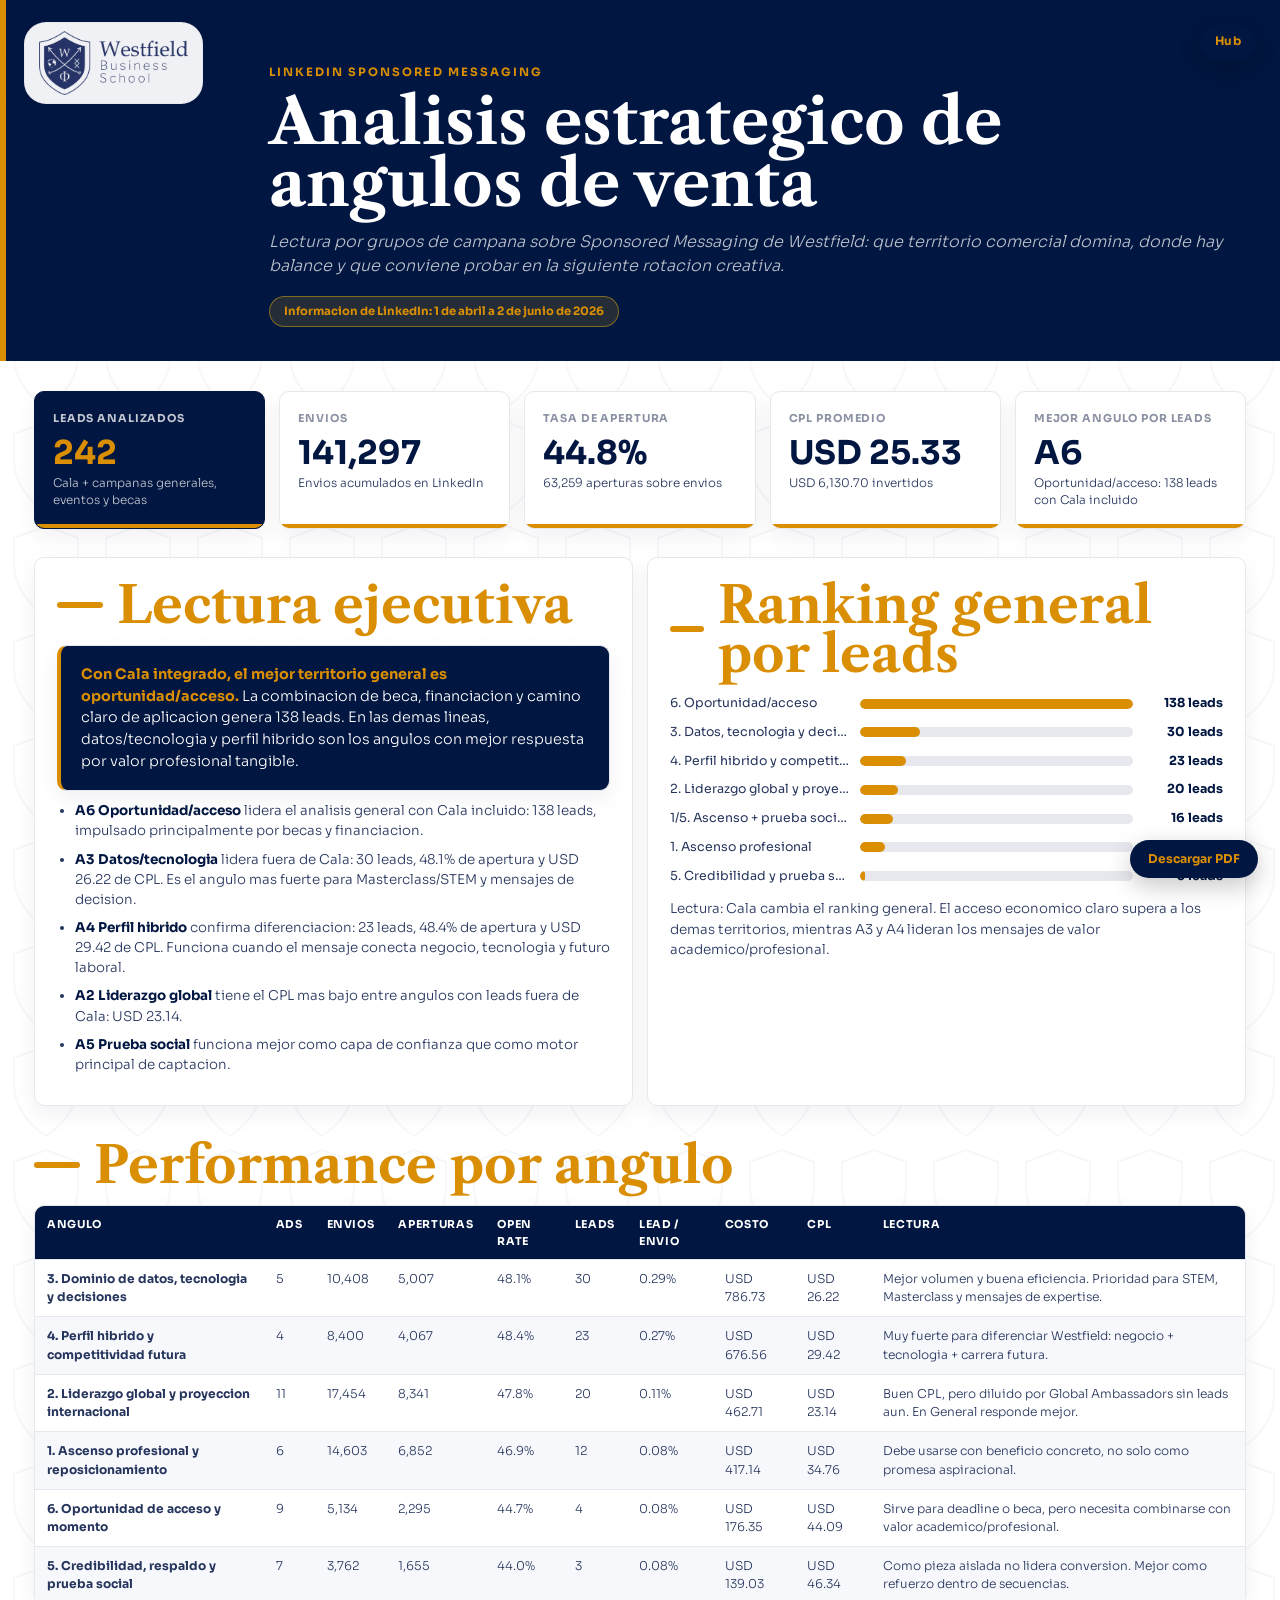
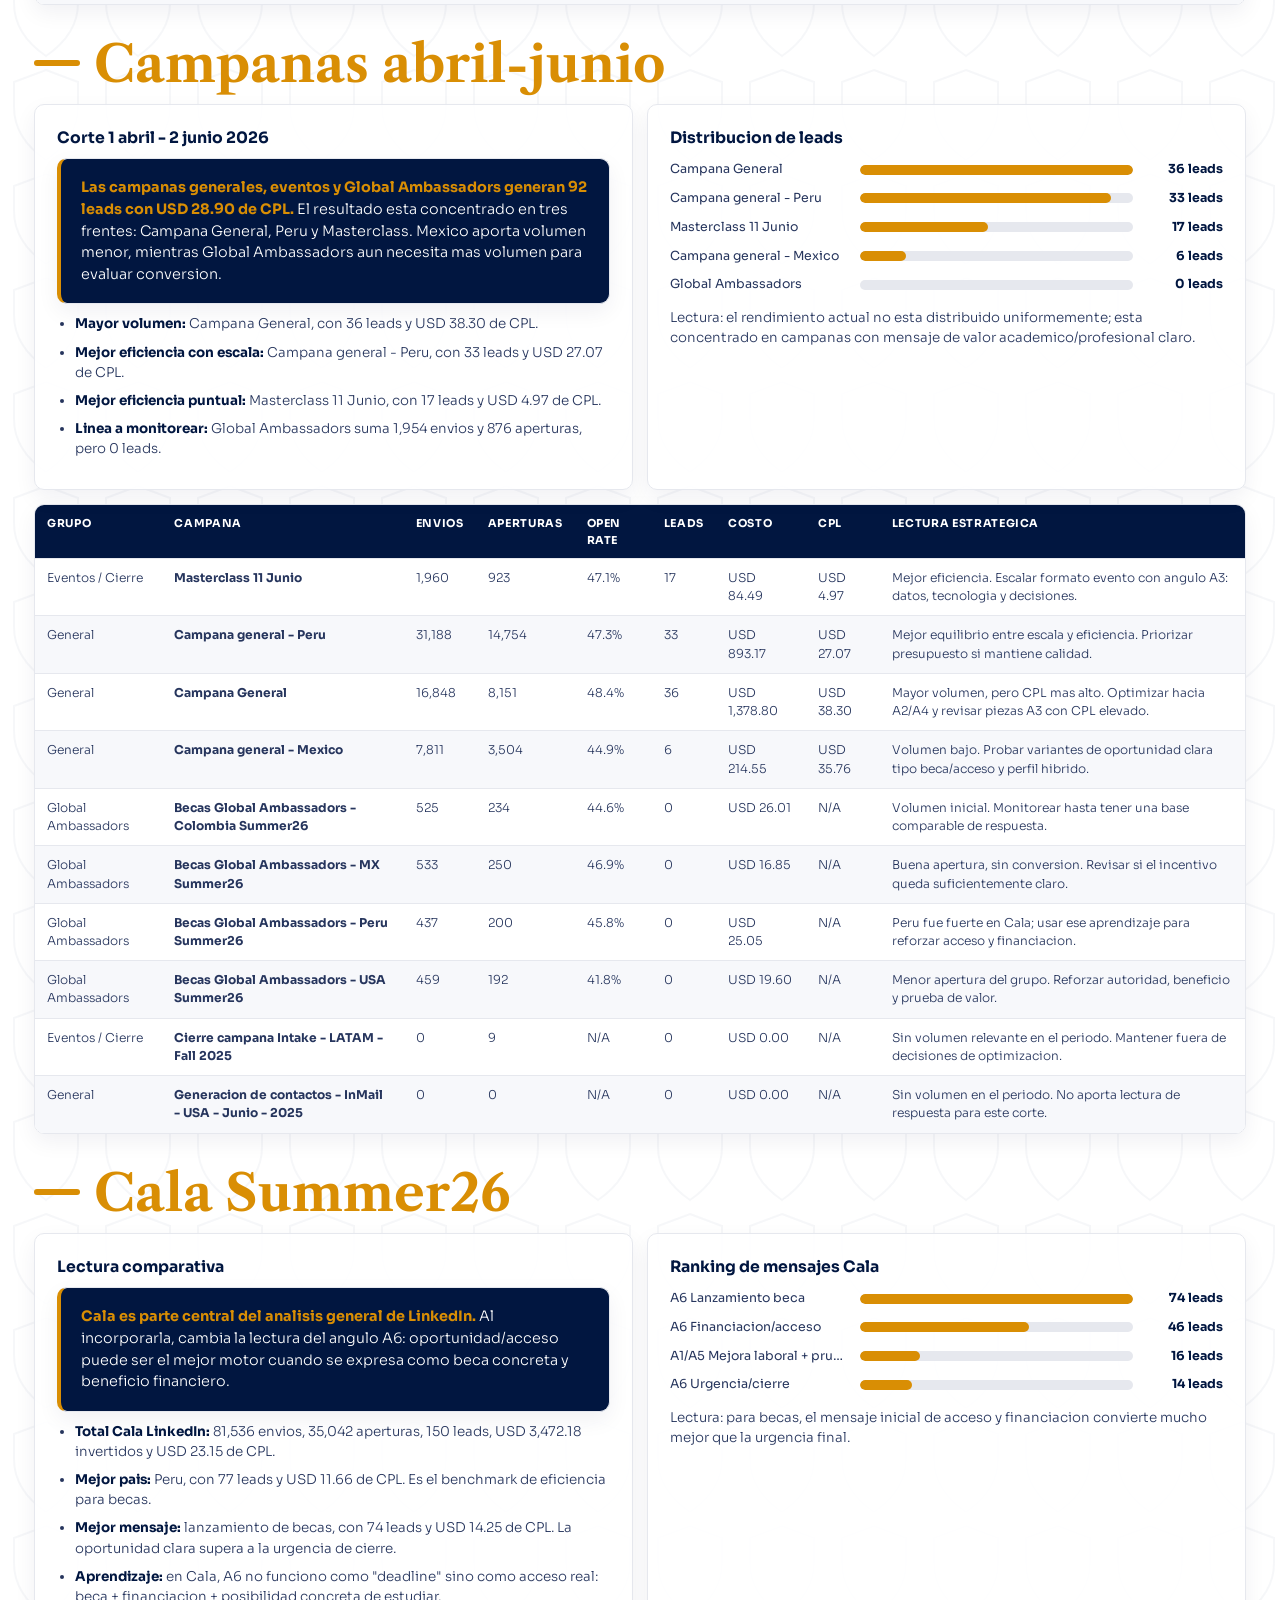
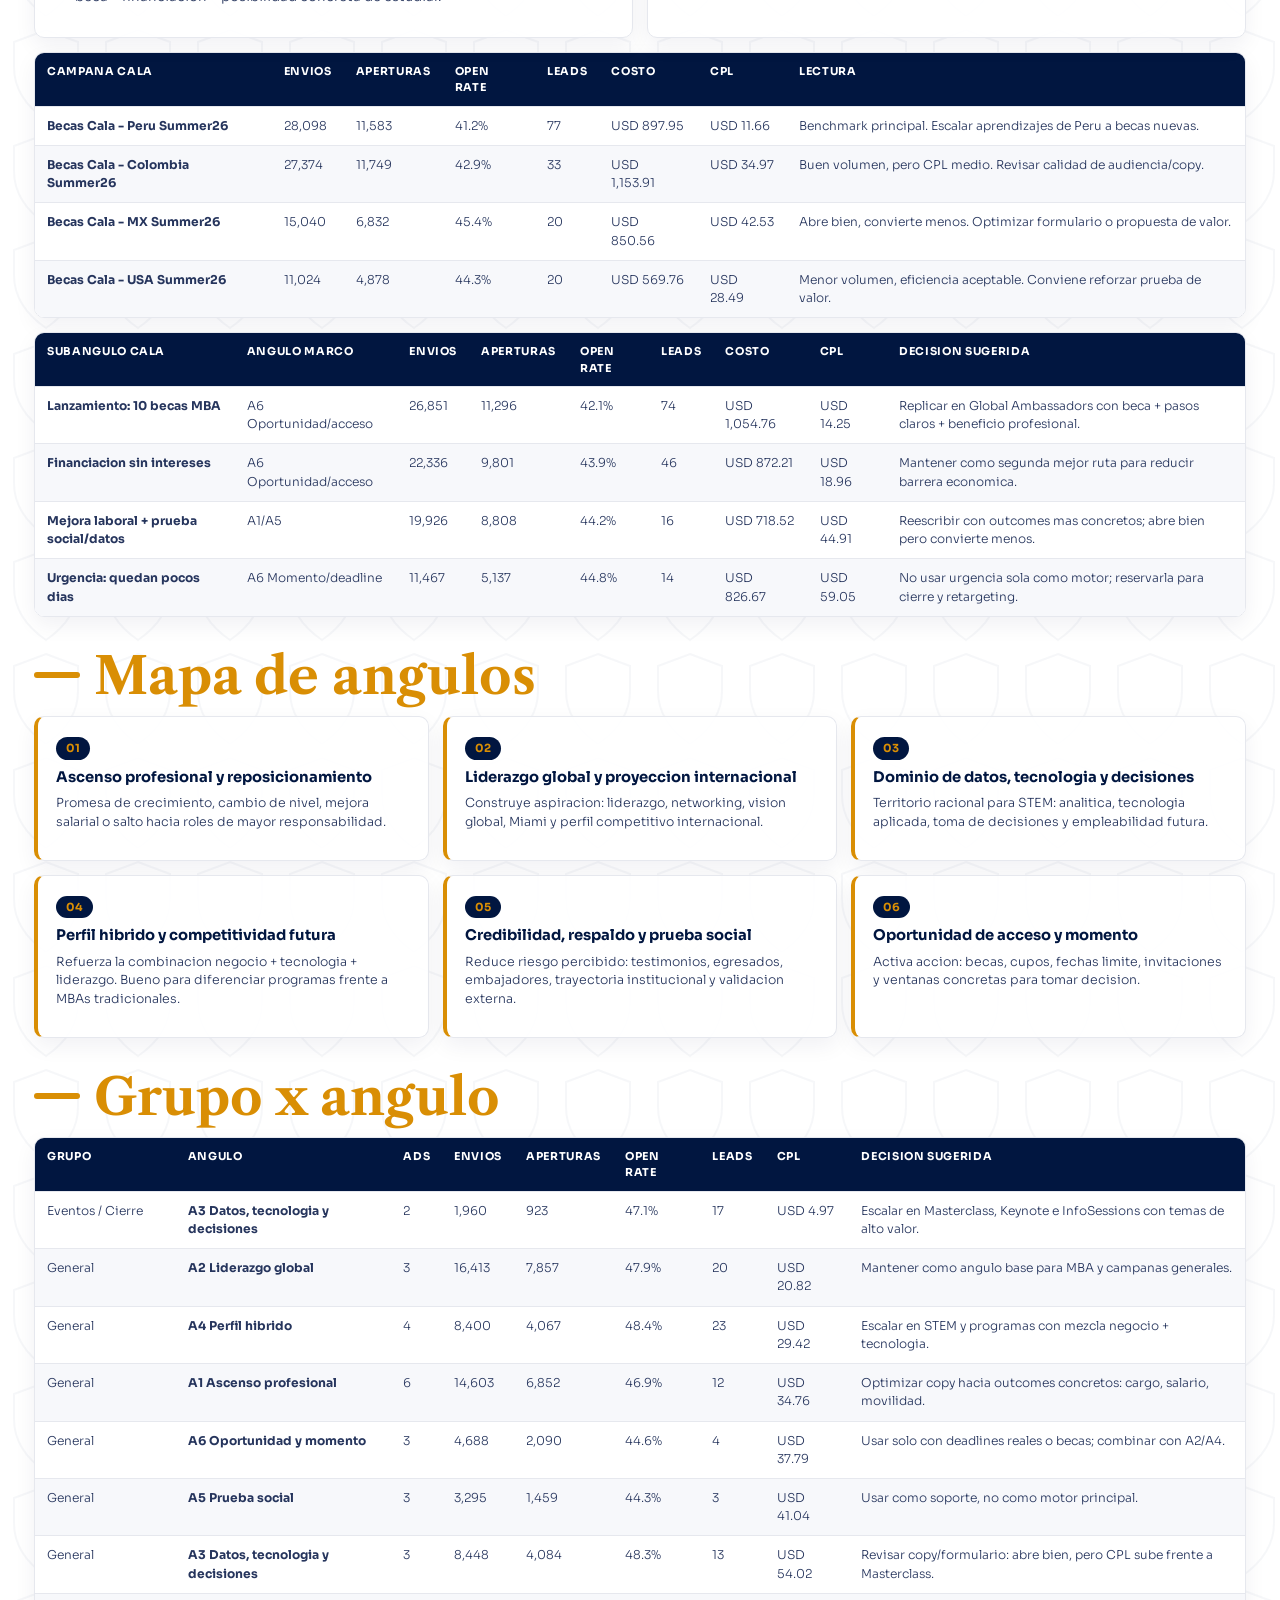
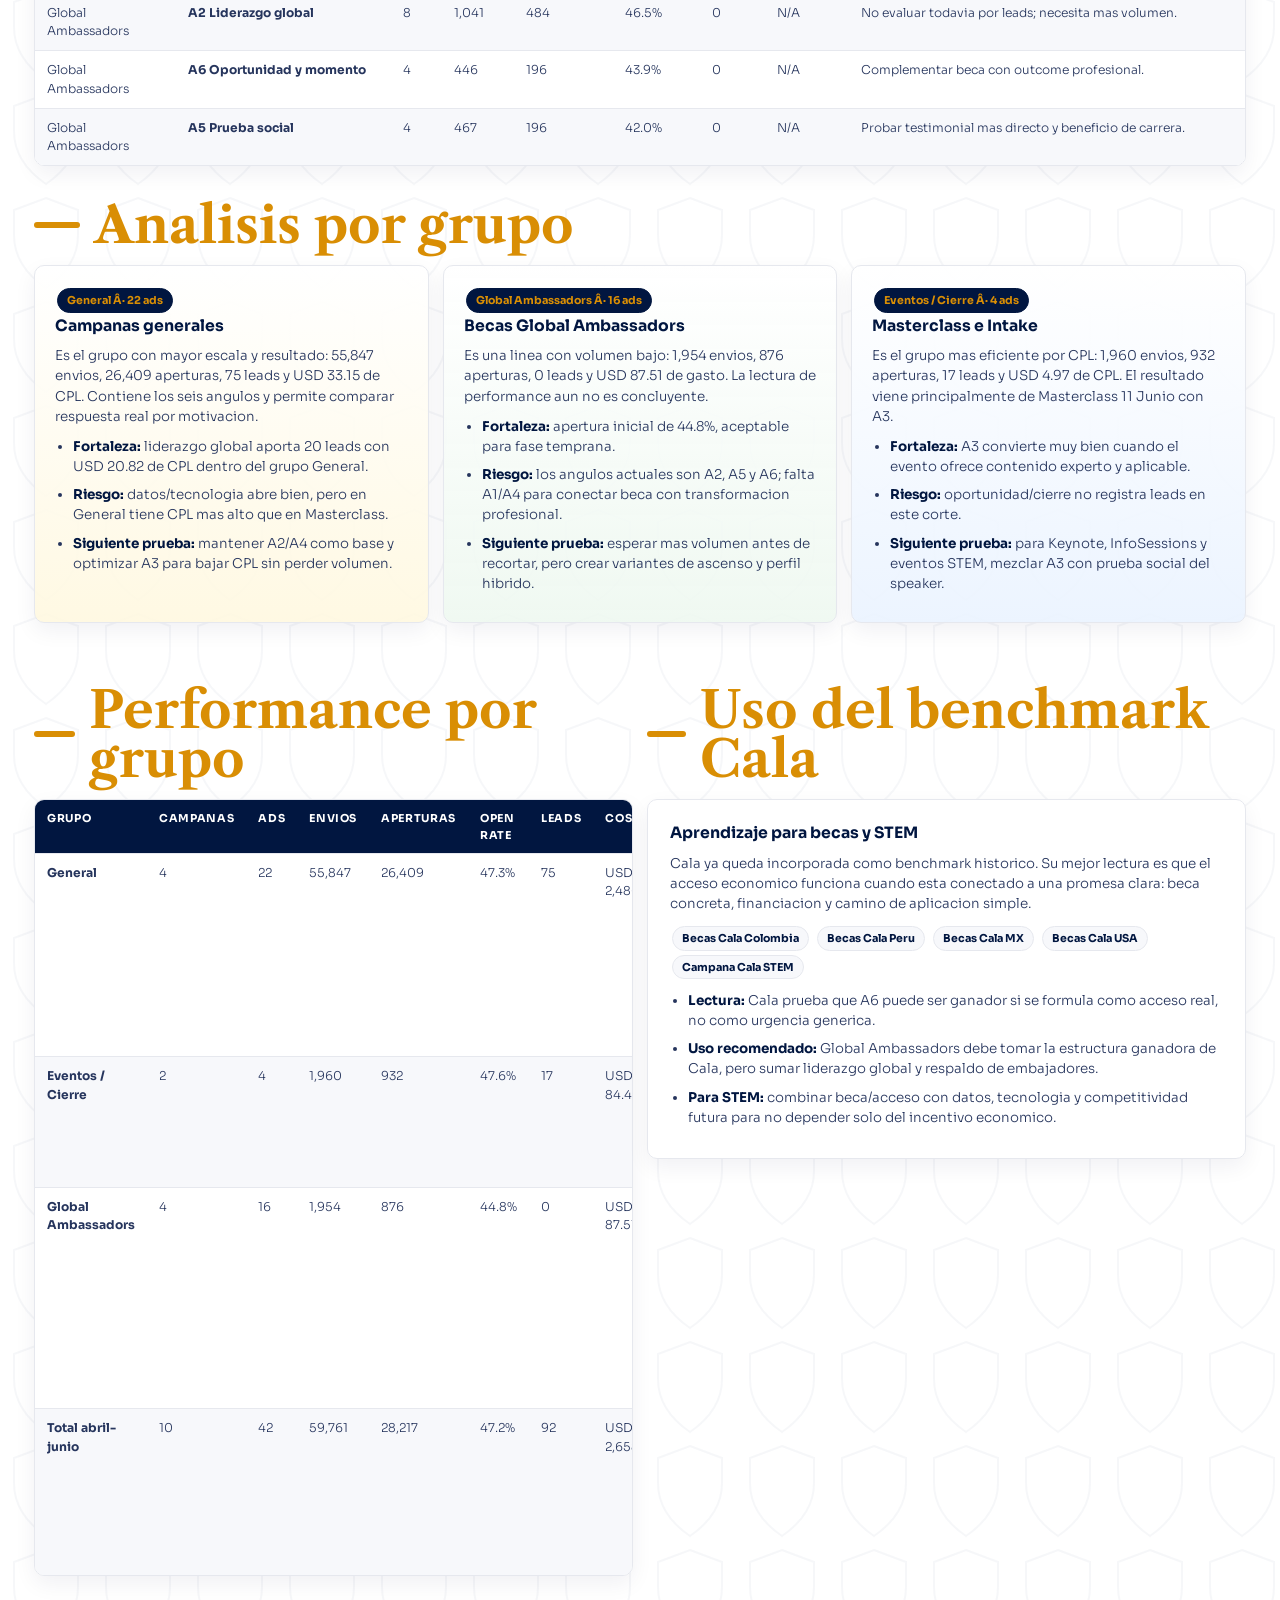
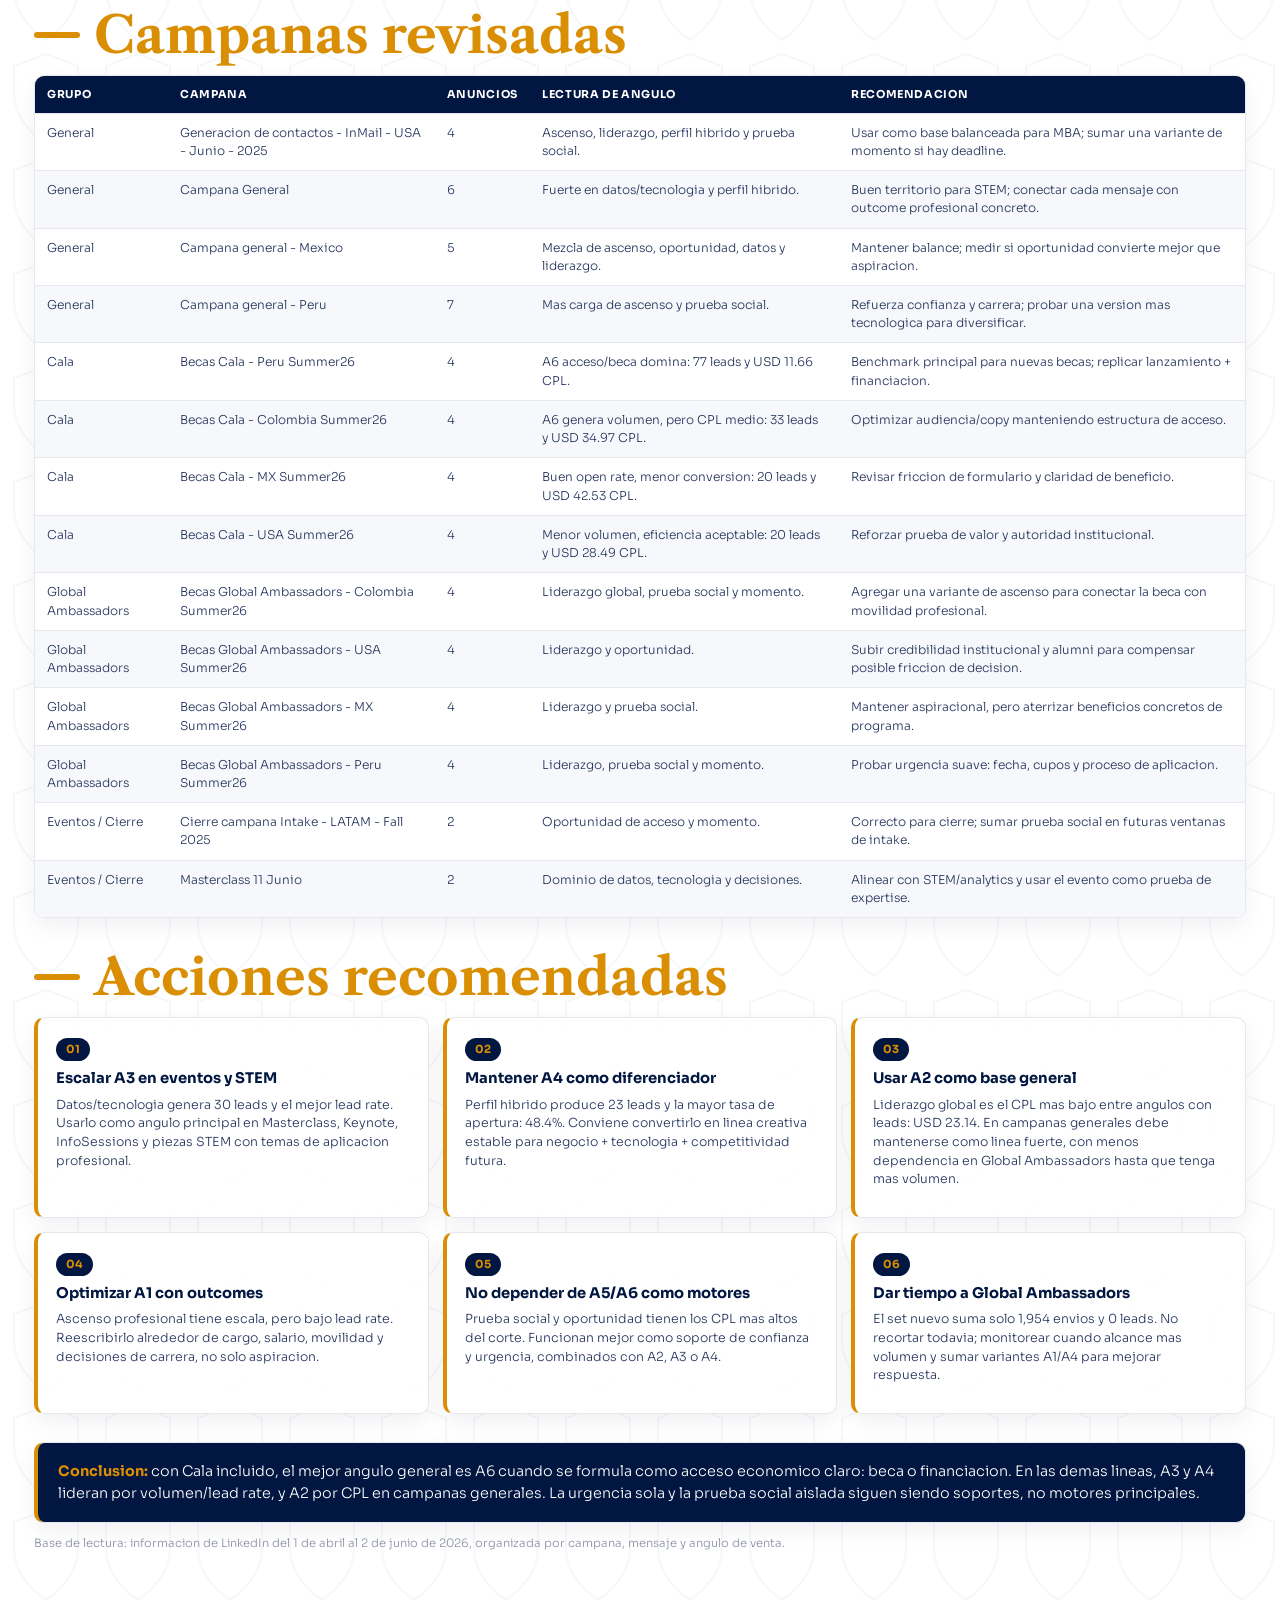
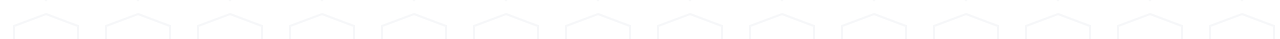
==== informe-angulos-linkedin.html @ db276977 "angulos" ====
﻿<!doctype html>
<html lang="es">
<head>
  <meta charset="utf-8">
  <meta name="viewport" content="width=device-width, initial-scale=1">
  <title>Westfield | Analisis de Angulos LinkedIn InMail</title>
  <link href="https://fonts.googleapis.com/css2?family=Libre+Caslon+Text:wght@400;700&family=Sora:wght@300;400;500;600;700;800&display=swap" rel="stylesheet">
  <link rel="stylesheet" href="assets/css/shared.css">
  <style>
    :root{
      --bg:var(--gris-claro);
      --card:rgba(255,255,255,.94);
      --border:var(--gris-borde);
      --text:var(--negro);
      --muted:var(--gris-medio);
      --soft:#FFF8DF;
      --blue:#EAF3FF;
      --green:#EEF8F0;
      --orange:#FFF7ED;
      --shadow:var(--shadow-card);
    }
    *{box-sizing:border-box}
    body{
      margin:0;
      font-family:var(--font-body);
      color:var(--text);
      background-color:var(--blanco);
      background-image:var(--westfield-pattern);
      background-size:92px 104px;
      line-height:1.5;
    }
    .wbs-brand-logo{position:fixed;right:22px;top:18px;width:106px;z-index:500}
    body .hub-back{
      position:fixed;left:auto;right:24px;top:24px;z-index:1200;
      background:var(--negro);color:var(--amarillo);border:1px solid var(--negro);
      border-radius:999px;padding:8px 14px;text-decoration:none;font-size:.74rem;font-weight:700;
      box-shadow:0 8px 24px rgba(0,0,0,.16);
    }
    .pdf-download{
      position:fixed;right:22px;bottom:22px;z-index:500;border:0;border-radius:999px;
      background:var(--negro);color:var(--amarillo);padding:11px 18px;
      font-family:var(--font-body);font-size:.76rem;font-weight:700;
      box-shadow:0 8px 24px rgba(0,0,0,.22);cursor:pointer;
    }
    header{
      background:var(--negro);
      color:var(--blanco);
      padding:64px 44px 34px;
      position:relative;
      overflow:hidden;
    }
    header::before{content:'';position:absolute;left:0;top:0;bottom:0;width:6px;background:var(--amarillo)}
    .header-tag{
      color:var(--amarillo);font-size:.72rem;font-weight:700;text-transform:uppercase;
      letter-spacing:2px;margin-bottom:10px;
    }
    h1,h2,h3{margin:0;color:var(--negro)}
    header h1{
      color:var(--blanco);font-family:var(--font-title);font-size:clamp(2.2rem,5vw,4.4rem);
      line-height:.96;font-weight:700;letter-spacing:0;max-width:980px;
    }
    header p{margin:16px 0 0;color:rgba(255,255,255,.72);max-width:980px;font-weight:300;font-style:italic}
    .period-badge{
      display:inline-block;margin-top:18px;background:rgba(255,192,0,.14);border:1px solid rgba(255,192,0,.42);
      border-radius:999px;padding:6px 14px;color:var(--amarillo);font-size:.72rem;font-weight:700;
    }
    main{max-width:1360px;margin:auto;padding:30px 34px 58px}
    section{margin:0 0 28px;scroll-margin-top:18px}
    .section-title{display:flex;align-items:center;gap:14px;margin:34px 0 16px}
    .section-title .bar-label-deco{background:var(--amarillo);width:46px;height:6px;border-radius:999px}
    .section-title h2{
      font-family:var(--font-title);color:var(--amarillo);font-size:clamp(2rem,4vw,3.6rem);
      line-height:.96;text-transform:none;letter-spacing:0;
    }
    .grid{display:grid;gap:14px}
    .metrics{grid-template-columns:repeat(5,minmax(150px,1fr))}
    .two{grid-template-columns:repeat(2,minmax(0,1fr))}
    .three{grid-template-columns:repeat(3,minmax(0,1fr))}
    .card,.panel,.metric,.table-wrap,.note,.claim{
      border:1px solid var(--border);border-radius:var(--radius);box-shadow:var(--shadow);
    }
    .card,.panel,.metric,.table-wrap{background:var(--card)}
    .panel{padding:22px}
    .metric{padding:18px;min-height:112px;position:relative;overflow:hidden}
    .metric::after{content:'';position:absolute;left:0;right:0;bottom:0;height:4px;background:var(--amarillo)}
    .metric.accent{background:var(--negro);border-color:var(--negro)}
    .metric.accent .metric-value{color:var(--amarillo)}
    .metric.accent .metric-label,.metric.accent .metric-note{color:rgba(255,255,255,.58)}
    .metric-label{font-size:.68rem;color:var(--muted);font-weight:700;text-transform:uppercase;letter-spacing:.08em}
    .metric-value{font-size:2.05rem;line-height:1;font-weight:700;margin:10px 0 5px;color:var(--negro)}
    .metric-note{font-size:.74rem;color:var(--gris-oscuro);font-weight:300}
    .panel h3,.card h3{font-size:.98rem;margin-bottom:8px;font-weight:700}
    .panel p,.card p{font-size:.84rem;color:var(--gris-oscuro);font-weight:300;margin:0 0 10px}
    .note{background:var(--soft);border-left:4px solid var(--amarillo);padding:16px 18px}
    .note p{margin:0;color:var(--gris-oscuro);font-size:.86rem;font-weight:300}
    .claim{background:var(--negro);border-left:4px solid var(--amarillo);padding:18px 20px}
    .claim p{margin:0;color:var(--blanco);font-size:.9rem;font-weight:300}
    .claim strong{color:var(--amarillo)}
    .angle-card{padding:18px;border-left:4px solid var(--amarillo)}
    .angle-card .num{
      display:inline-block;background:var(--negro);color:var(--amarillo);border-radius:999px;
      padding:3px 10px;font-size:.7rem;font-weight:700;margin-bottom:8px;
    }
    .angle-card strong{display:block;font-size:.92rem;color:var(--negro);line-height:1.25;margin-bottom:8px}
    .angle-card p{font-size:.78rem}
    .bar-row{display:grid;grid-template-columns:minmax(180px,1.2fr) minmax(160px,2fr) 80px;gap:10px;align-items:center;margin:10px 0;font-size:.78rem}
    .bar-label{color:var(--gris-oscuro);overflow:hidden;text-overflow:ellipsis;white-space:nowrap}
    .bar-track{height:10px;background:var(--gris-borde);border-radius:999px;overflow:hidden}
    .bar-track span{display:block;height:100%;background:var(--amarillo);border-radius:999px}
    .bar-value{text-align:right;font-weight:700}
    .pill{display:inline-block;border:1px solid var(--border);background:var(--gris-claro);border-radius:999px;padding:3px 9px;font-size:.68rem;font-weight:700;margin:2px;color:var(--negro)}
    .pill.dark{background:var(--negro);color:var(--amarillo);border-color:var(--negro)}
    table{width:100%;border-collapse:collapse;font-size:.76rem;background:var(--blanco)}
    th,td{padding:10px 12px;border-bottom:1px solid var(--border);text-align:left;vertical-align:top}
    th{background:var(--negro);color:var(--blanco);font-size:.68rem;text-transform:uppercase;letter-spacing:.06em}
    td{color:var(--gris-oscuro);font-weight:300}
    tbody tr:nth-child(even) td{background:var(--gris-claro)}
    tbody tr:hover td{background:#FFFDE7}
    tr:last-child td{border-bottom:0}
    .table-wrap{overflow:auto}
    .group-card{padding:20px}
    .group-card.general{background:linear-gradient(180deg,rgba(255,255,255,.96),rgba(255,248,223,.88))}
    .group-card.global{background:linear-gradient(180deg,rgba(255,255,255,.96),rgba(238,248,240,.9))}
    .group-card.events{background:linear-gradient(180deg,rgba(255,255,255,.96),rgba(234,243,255,.9))}
    .small{color:var(--muted);font-size:.72rem;font-weight:300}
    ul.insights{margin:10px 0 0;padding-left:18px}
    ul.insights li{margin:8px 0;color:var(--gris-oscuro);font-size:.84rem;font-weight:300}
    ul.insights strong{color:var(--negro)}
    @media(max-width:980px){
      header,main{padding-left:18px;padding-right:18px}
      .metrics,.two,.three{grid-template-columns:1fr}
      .bar-row{grid-template-columns:1fr;gap:4px}
      .bar-value{text-align:left}
      .wbs-brand-logo{width:86px}
    }
    @media print{
      .hub-back,.pdf-download{display:none!important}
      body{background:white}
      main{max-width:none;padding:18px}
      section{break-inside:avoid}
      .card,.panel,.metric,.table-wrap,.note,.claim{box-shadow:none}
    }
  </style>
</head>
<body>
  <img class="wbs-brand-logo" src="assets/img/logo-wbs-azul.png" alt="Westfield Business School">
  <a class="hub-back" href="index.html">Hub</a>
  <button class="pdf-download" type="button" onclick="window.print()">Descargar PDF</button>

  <header>
    <div class="header-tag">LinkedIn Sponsored Messaging</div>
    <h1>Analisis estrategico de angulos de venta</h1>
    <p>Lectura por grupos de campana sobre Sponsored Messaging de Westfield: que territorio comercial domina, donde hay balance y que conviene probar en la siguiente rotacion creativa.</p>
    <div class="period-badge">Informacion de LinkedIn: 1 de abril a 2 de junio de 2026</div>
  </header>

  <main>
    <section class="grid metrics">
      <div class="metric accent">
        <div class="metric-label">Leads analizados</div>
        <div class="metric-value">242</div>
        <div class="metric-note">Cala + campanas generales, eventos y becas</div>
      </div>
      <div class="metric">
        <div class="metric-label">Envios</div>
        <div class="metric-value">141,297</div>
        <div class="metric-note">Envios acumulados en LinkedIn</div>
      </div>
      <div class="metric">
        <div class="metric-label">Tasa de apertura</div>
        <div class="metric-value">44.8%</div>
        <div class="metric-note">63,259 aperturas sobre envios</div>
      </div>
      <div class="metric">
        <div class="metric-label">CPL promedio</div>
        <div class="metric-value">USD 25.33</div>
        <div class="metric-note">USD 6,130.70 invertidos</div>
      </div>
      <div class="metric">
        <div class="metric-label">Mejor angulo por leads</div>
        <div class="metric-value">A6</div>
        <div class="metric-note">Oportunidad/acceso: 138 leads con Cala incluido</div>
      </div>
    </section>

    <section class="grid two">
      <div class="panel">
        <div class="section-title" style="margin-top:0"><span class="bar-label-deco"></span><h2>Lectura ejecutiva</h2></div>
        <div class="claim">
          <p><strong>Con Cala integrado, el mejor territorio general es oportunidad/acceso.</strong> La combinacion de beca, financiacion y camino claro de aplicacion genera 138 leads. En las demas lineas, datos/tecnologia y perfil hibrido son los angulos con mejor respuesta por valor profesional tangible.</p>
        </div>
        <ul class="insights">
          <li><strong>A6 Oportunidad/acceso</strong> lidera el analisis general con Cala incluido: 138 leads, impulsado principalmente por becas y financiacion.</li>
          <li><strong>A3 Datos/tecnologia</strong> lidera fuera de Cala: 30 leads, 48.1% de apertura y USD 26.22 de CPL. Es el angulo mas fuerte para Masterclass/STEM y mensajes de decision.</li>
          <li><strong>A4 Perfil hibrido</strong> confirma diferenciacion: 23 leads, 48.4% de apertura y USD 29.42 de CPL. Funciona cuando el mensaje conecta negocio, tecnologia y futuro laboral.</li>
          <li><strong>A2 Liderazgo global</strong> tiene el CPL mas bajo entre angulos con leads fuera de Cala: USD 23.14.</li>
          <li><strong>A5 Prueba social</strong> funciona mejor como capa de confianza que como motor principal de captacion.</li>
        </ul>
      </div>

      <div class="panel">
        <div class="section-title" style="margin-top:0"><span class="bar-label-deco"></span><h2>Ranking general por leads</h2></div>
        <div class="bar-row"><div class="bar-label">6. Oportunidad/acceso</div><div class="bar-track"><span style="width:100%"></span></div><div class="bar-value">138 leads</div></div>
        <div class="bar-row"><div class="bar-label">3. Datos, tecnologia y decisiones</div><div class="bar-track"><span style="width:22%"></span></div><div class="bar-value">30 leads</div></div>
        <div class="bar-row"><div class="bar-label">4. Perfil hibrido y competitividad futura</div><div class="bar-track"><span style="width:17%"></span></div><div class="bar-value">23 leads</div></div>
        <div class="bar-row"><div class="bar-label">2. Liderazgo global y proyeccion internacional</div><div class="bar-track"><span style="width:14%"></span></div><div class="bar-value">20 leads</div></div>
        <div class="bar-row"><div class="bar-label">1/5. Ascenso + prueba social Cala</div><div class="bar-track"><span style="width:12%"></span></div><div class="bar-value">16 leads</div></div>
        <div class="bar-row"><div class="bar-label">1. Ascenso profesional</div><div class="bar-track"><span style="width:9%"></span></div><div class="bar-value">12 leads</div></div>
        <div class="bar-row"><div class="bar-label">5. Credibilidad y prueba social</div><div class="bar-track"><span style="width:2%"></span></div><div class="bar-value">3 leads</div></div>
        <p class="small" style="margin-top:14px">Lectura: Cala cambia el ranking general. El acceso economico claro supera a los demas territorios, mientras A3 y A4 lideran los mensajes de valor academico/profesional.</p>
      </div>
    </section>

    <section>
      <div class="section-title"><span class="bar-label-deco"></span><h2>Performance por angulo</h2></div>
      <div class="table-wrap">
        <table>
          <thead>
            <tr><th>Angulo</th><th>Ads</th><th>Envios</th><th>Aperturas</th><th>Open rate</th><th>Leads</th><th>Lead / envio</th><th>Costo</th><th>CPL</th><th>Lectura</th></tr>
          </thead>
          <tbody>
            <tr><td><strong>3. Dominio de datos, tecnologia y decisiones</strong></td><td>5</td><td>10,408</td><td>5,007</td><td>48.1%</td><td>30</td><td>0.29%</td><td>USD 786.73</td><td>USD 26.22</td><td>Mejor volumen y buena eficiencia. Prioridad para STEM, Masterclass y mensajes de expertise.</td></tr>
            <tr><td><strong>4. Perfil hibrido y competitividad futura</strong></td><td>4</td><td>8,400</td><td>4,067</td><td>48.4%</td><td>23</td><td>0.27%</td><td>USD 676.56</td><td>USD 29.42</td><td>Muy fuerte para diferenciar Westfield: negocio + tecnologia + carrera futura.</td></tr>
            <tr><td><strong>2. Liderazgo global y proyeccion internacional</strong></td><td>11</td><td>17,454</td><td>8,341</td><td>47.8%</td><td>20</td><td>0.11%</td><td>USD 462.71</td><td>USD 23.14</td><td>Buen CPL, pero diluido por Global Ambassadors sin leads aun. En General responde mejor.</td></tr>
            <tr><td><strong>1. Ascenso profesional y reposicionamiento</strong></td><td>6</td><td>14,603</td><td>6,852</td><td>46.9%</td><td>12</td><td>0.08%</td><td>USD 417.14</td><td>USD 34.76</td><td>Debe usarse con beneficio concreto, no solo como promesa aspiracional.</td></tr>
            <tr><td><strong>6. Oportunidad de acceso y momento</strong></td><td>9</td><td>5,134</td><td>2,295</td><td>44.7%</td><td>4</td><td>0.08%</td><td>USD 176.35</td><td>USD 44.09</td><td>Sirve para deadline o beca, pero necesita combinarse con valor academico/profesional.</td></tr>
            <tr><td><strong>5. Credibilidad, respaldo y prueba social</strong></td><td>7</td><td>3,762</td><td>1,655</td><td>44.0%</td><td>3</td><td>0.08%</td><td>USD 139.03</td><td>USD 46.34</td><td>Como pieza aislada no lidera conversion. Mejor como refuerzo dentro de secuencias.</td></tr>
          </tbody>
        </table>
      </div>
    </section>

    <section>
      <div class="section-title"><span class="bar-label-deco"></span><h2>Campanas abril-junio</h2></div>
      <div class="grid two">
        <div class="panel">
          <h3>Corte 1 abril - 2 junio 2026</h3>
          <div class="claim">
            <p><strong>Las campanas generales, eventos y Global Ambassadors generan 92 leads con USD 28.90 de CPL.</strong> El resultado esta concentrado en tres frentes: Campana General, Peru y Masterclass. Mexico aporta volumen menor, mientras Global Ambassadors aun necesita mas volumen para evaluar conversion.</p>
          </div>
          <ul class="insights">
            <li><strong>Mayor volumen:</strong> Campana General, con 36 leads y USD 38.30 de CPL.</li>
            <li><strong>Mejor eficiencia con escala:</strong> Campana general - Peru, con 33 leads y USD 27.07 de CPL.</li>
            <li><strong>Mejor eficiencia puntual:</strong> Masterclass 11 Junio, con 17 leads y USD 4.97 de CPL.</li>
            <li><strong>Linea a monitorear:</strong> Global Ambassadors suma 1,954 envios y 876 aperturas, pero 0 leads.</li>
          </ul>
        </div>
        <div class="panel">
          <h3>Distribucion de leads</h3>
          <div class="bar-row"><div class="bar-label">Campana General</div><div class="bar-track"><span style="width:100%"></span></div><div class="bar-value">36 leads</div></div>
          <div class="bar-row"><div class="bar-label">Campana general - Peru</div><div class="bar-track"><span style="width:92%"></span></div><div class="bar-value">33 leads</div></div>
          <div class="bar-row"><div class="bar-label">Masterclass 11 Junio</div><div class="bar-track"><span style="width:47%"></span></div><div class="bar-value">17 leads</div></div>
          <div class="bar-row"><div class="bar-label">Campana general - Mexico</div><div class="bar-track"><span style="width:17%"></span></div><div class="bar-value">6 leads</div></div>
          <div class="bar-row"><div class="bar-label">Global Ambassadors</div><div class="bar-track"><span style="width:0%"></span></div><div class="bar-value">0 leads</div></div>
          <p class="small" style="margin-top:14px">Lectura: el rendimiento actual no esta distribuido uniformemente; esta concentrado en campanas con mensaje de valor academico/profesional claro.</p>
        </div>
      </div>
      <div class="table-wrap" style="margin-top:14px">
        <table>
          <thead>
            <tr><th>Grupo</th><th>Campana</th><th>Envios</th><th>Aperturas</th><th>Open rate</th><th>Leads</th><th>Costo</th><th>CPL</th><th>Lectura estrategica</th></tr>
          </thead>
          <tbody>
            <tr><td>Eventos / Cierre</td><td><strong>Masterclass 11 Junio</strong></td><td>1,960</td><td>923</td><td>47.1%</td><td>17</td><td>USD 84.49</td><td>USD 4.97</td><td>Mejor eficiencia. Escalar formato evento con angulo A3: datos, tecnologia y decisiones.</td></tr>
            <tr><td>General</td><td><strong>Campana general - Peru</strong></td><td>31,188</td><td>14,754</td><td>47.3%</td><td>33</td><td>USD 893.17</td><td>USD 27.07</td><td>Mejor equilibrio entre escala y eficiencia. Priorizar presupuesto si mantiene calidad.</td></tr>
            <tr><td>General</td><td><strong>Campana General</strong></td><td>16,848</td><td>8,151</td><td>48.4%</td><td>36</td><td>USD 1,378.80</td><td>USD 38.30</td><td>Mayor volumen, pero CPL mas alto. Optimizar hacia A2/A4 y revisar piezas A3 con CPL elevado.</td></tr>
            <tr><td>General</td><td><strong>Campana general - Mexico</strong></td><td>7,811</td><td>3,504</td><td>44.9%</td><td>6</td><td>USD 214.55</td><td>USD 35.76</td><td>Volumen bajo. Probar variantes de oportunidad clara tipo beca/acceso y perfil hibrido.</td></tr>
            <tr><td>Global Ambassadors</td><td><strong>Becas Global Ambassadors - Colombia Summer26</strong></td><td>525</td><td>234</td><td>44.6%</td><td>0</td><td>USD 26.01</td><td>N/A</td><td>Volumen inicial. Monitorear hasta tener una base comparable de respuesta.</td></tr>
            <tr><td>Global Ambassadors</td><td><strong>Becas Global Ambassadors - MX Summer26</strong></td><td>533</td><td>250</td><td>46.9%</td><td>0</td><td>USD 16.85</td><td>N/A</td><td>Buena apertura, sin conversion. Revisar si el incentivo queda suficientemente claro.</td></tr>
            <tr><td>Global Ambassadors</td><td><strong>Becas Global Ambassadors - Peru Summer26</strong></td><td>437</td><td>200</td><td>45.8%</td><td>0</td><td>USD 25.05</td><td>N/A</td><td>Peru fue fuerte en Cala; usar ese aprendizaje para reforzar acceso y financiacion.</td></tr>
            <tr><td>Global Ambassadors</td><td><strong>Becas Global Ambassadors - USA Summer26</strong></td><td>459</td><td>192</td><td>41.8%</td><td>0</td><td>USD 19.60</td><td>N/A</td><td>Menor apertura del grupo. Reforzar autoridad, beneficio y prueba de valor.</td></tr>
            <tr><td>Eventos / Cierre</td><td><strong>Cierre campana Intake - LATAM - Fall 2025</strong></td><td>0</td><td>9</td><td>N/A</td><td>0</td><td>USD 0.00</td><td>N/A</td><td>Sin volumen relevante en el periodo. Mantener fuera de decisiones de optimizacion.</td></tr>
            <tr><td>General</td><td><strong>Generacion de contactos - InMail - USA - Junio - 2025</strong></td><td>0</td><td>0</td><td>N/A</td><td>0</td><td>USD 0.00</td><td>N/A</td><td>Sin volumen en el periodo. No aporta lectura de respuesta para este corte.</td></tr>
          </tbody>
        </table>
      </div>
    </section>

    <section>
      <div class="section-title"><span class="bar-label-deco"></span><h2>Cala Summer26</h2></div>
      <div class="grid two">
        <div class="panel">
          <h3>Lectura comparativa</h3>
          <div class="claim">
            <p><strong>Cala es parte central del analisis general de LinkedIn.</strong> Al incorporarla, cambia la lectura del angulo A6: oportunidad/acceso puede ser el mejor motor cuando se expresa como beca concreta y beneficio financiero.</p>
          </div>
          <ul class="insights">
            <li><strong>Total Cala LinkedIn:</strong> 81,536 envios, 35,042 aperturas, 150 leads, USD 3,472.18 invertidos y USD 23.15 de CPL.</li>
            <li><strong>Mejor pais:</strong> Peru, con 77 leads y USD 11.66 de CPL. Es el benchmark de eficiencia para becas.</li>
            <li><strong>Mejor mensaje:</strong> lanzamiento de becas, con 74 leads y USD 14.25 de CPL. La oportunidad clara supera a la urgencia de cierre.</li>
            <li><strong>Aprendizaje:</strong> en Cala, A6 no funciono como "deadline" sino como acceso real: beca + financiacion + posibilidad concreta de estudiar.</li>
          </ul>
        </div>
        <div class="panel">
          <h3>Ranking de mensajes Cala</h3>
          <div class="bar-row"><div class="bar-label">A6 Lanzamiento beca</div><div class="bar-track"><span style="width:100%"></span></div><div class="bar-value">74 leads</div></div>
          <div class="bar-row"><div class="bar-label">A6 Financiacion/acceso</div><div class="bar-track"><span style="width:62%"></span></div><div class="bar-value">46 leads</div></div>
          <div class="bar-row"><div class="bar-label">A1/A5 Mejora laboral + prueba social</div><div class="bar-track"><span style="width:22%"></span></div><div class="bar-value">16 leads</div></div>
          <div class="bar-row"><div class="bar-label">A6 Urgencia/cierre</div><div class="bar-track"><span style="width:19%"></span></div><div class="bar-value">14 leads</div></div>
          <p class="small" style="margin-top:14px">Lectura: para becas, el mensaje inicial de acceso y financiacion convierte mucho mejor que la urgencia final.</p>
        </div>
      </div>
      <div class="table-wrap" style="margin-top:14px">
        <table>
          <thead>
            <tr><th>Campana Cala</th><th>Envios</th><th>Aperturas</th><th>Open rate</th><th>Leads</th><th>Costo</th><th>CPL</th><th>Lectura</th></tr>
          </thead>
          <tbody>
            <tr><td><strong>Becas Cala - Peru Summer26</strong></td><td>28,098</td><td>11,583</td><td>41.2%</td><td>77</td><td>USD 897.95</td><td>USD 11.66</td><td>Benchmark principal. Escalar aprendizajes de Peru a becas nuevas.</td></tr>
            <tr><td><strong>Becas Cala - Colombia Summer26</strong></td><td>27,374</td><td>11,749</td><td>42.9%</td><td>33</td><td>USD 1,153.91</td><td>USD 34.97</td><td>Buen volumen, pero CPL medio. Revisar calidad de audiencia/copy.</td></tr>
            <tr><td><strong>Becas Cala - MX Summer26</strong></td><td>15,040</td><td>6,832</td><td>45.4%</td><td>20</td><td>USD 850.56</td><td>USD 42.53</td><td>Abre bien, convierte menos. Optimizar formulario o propuesta de valor.</td></tr>
            <tr><td><strong>Becas Cala - USA Summer26</strong></td><td>11,024</td><td>4,878</td><td>44.3%</td><td>20</td><td>USD 569.76</td><td>USD 28.49</td><td>Menor volumen, eficiencia aceptable. Conviene reforzar prueba de valor.</td></tr>
          </tbody>
        </table>
      </div>
      <div class="table-wrap" style="margin-top:14px">
        <table>
          <thead>
            <tr><th>Subangulo Cala</th><th>Angulo marco</th><th>Envios</th><th>Aperturas</th><th>Open rate</th><th>Leads</th><th>Costo</th><th>CPL</th><th>Decision sugerida</th></tr>
          </thead>
          <tbody>
            <tr><td><strong>Lanzamiento: 10 becas MBA</strong></td><td>A6 Oportunidad/acceso</td><td>26,851</td><td>11,296</td><td>42.1%</td><td>74</td><td>USD 1,054.76</td><td>USD 14.25</td><td>Replicar en Global Ambassadors con beca + pasos claros + beneficio profesional.</td></tr>
            <tr><td><strong>Financiacion sin intereses</strong></td><td>A6 Oportunidad/acceso</td><td>22,336</td><td>9,801</td><td>43.9%</td><td>46</td><td>USD 872.21</td><td>USD 18.96</td><td>Mantener como segunda mejor ruta para reducir barrera economica.</td></tr>
            <tr><td><strong>Mejora laboral + prueba social/datos</strong></td><td>A1/A5</td><td>19,926</td><td>8,808</td><td>44.2%</td><td>16</td><td>USD 718.52</td><td>USD 44.91</td><td>Reescribir con outcomes mas concretos; abre bien pero convierte menos.</td></tr>
            <tr><td><strong>Urgencia: quedan pocos dias</strong></td><td>A6 Momento/deadline</td><td>11,467</td><td>5,137</td><td>44.8%</td><td>14</td><td>USD 826.67</td><td>USD 59.05</td><td>No usar urgencia sola como motor; reservarla para cierre y retargeting.</td></tr>
          </tbody>
        </table>
      </div>
    </section>

    <section>
      <div class="section-title"><span class="bar-label-deco"></span><h2>Mapa de angulos</h2></div>
      <div class="grid three">
        <div class="card angle-card"><span class="num">01</span><strong>Ascenso profesional y reposicionamiento</strong><p>Promesa de crecimiento, cambio de nivel, mejora salarial o salto hacia roles de mayor responsabilidad.</p></div>
        <div class="card angle-card"><span class="num">02</span><strong>Liderazgo global y proyeccion internacional</strong><p>Construye aspiracion: liderazgo, networking, vision global, Miami y perfil competitivo internacional.</p></div>
        <div class="card angle-card"><span class="num">03</span><strong>Dominio de datos, tecnologia y decisiones</strong><p>Territorio racional para STEM: analitica, tecnologia aplicada, toma de decisiones y empleabilidad futura.</p></div>
        <div class="card angle-card"><span class="num">04</span><strong>Perfil hibrido y competitividad futura</strong><p>Refuerza la combinacion negocio + tecnologia + liderazgo. Bueno para diferenciar programas frente a MBAs tradicionales.</p></div>
        <div class="card angle-card"><span class="num">05</span><strong>Credibilidad, respaldo y prueba social</strong><p>Reduce riesgo percibido: testimonios, egresados, embajadores, trayectoria institucional y validacion externa.</p></div>
        <div class="card angle-card"><span class="num">06</span><strong>Oportunidad de acceso y momento</strong><p>Activa accion: becas, cupos, fechas limite, invitaciones y ventanas concretas para tomar decision.</p></div>
      </div>
    </section>

    <section>
      <div class="section-title"><span class="bar-label-deco"></span><h2>Grupo x angulo</h2></div>
      <div class="table-wrap">
        <table>
          <thead>
            <tr><th>Grupo</th><th>Angulo</th><th>Ads</th><th>Envios</th><th>Aperturas</th><th>Open rate</th><th>Leads</th><th>CPL</th><th>Decision sugerida</th></tr>
          </thead>
          <tbody>
            <tr><td>Eventos / Cierre</td><td><strong>A3 Datos, tecnologia y decisiones</strong></td><td>2</td><td>1,960</td><td>923</td><td>47.1%</td><td>17</td><td>USD 4.97</td><td>Escalar en Masterclass, Keynote e InfoSessions con temas de alto valor.</td></tr>
            <tr><td>General</td><td><strong>A2 Liderazgo global</strong></td><td>3</td><td>16,413</td><td>7,857</td><td>47.9%</td><td>20</td><td>USD 20.82</td><td>Mantener como angulo base para MBA y campanas generales.</td></tr>
            <tr><td>General</td><td><strong>A4 Perfil hibrido</strong></td><td>4</td><td>8,400</td><td>4,067</td><td>48.4%</td><td>23</td><td>USD 29.42</td><td>Escalar en STEM y programas con mezcla negocio + tecnologia.</td></tr>
            <tr><td>General</td><td><strong>A1 Ascenso profesional</strong></td><td>6</td><td>14,603</td><td>6,852</td><td>46.9%</td><td>12</td><td>USD 34.76</td><td>Optimizar copy hacia outcomes concretos: cargo, salario, movilidad.</td></tr>
            <tr><td>General</td><td><strong>A6 Oportunidad y momento</strong></td><td>3</td><td>4,688</td><td>2,090</td><td>44.6%</td><td>4</td><td>USD 37.79</td><td>Usar solo con deadlines reales o becas; combinar con A2/A4.</td></tr>
            <tr><td>General</td><td><strong>A5 Prueba social</strong></td><td>3</td><td>3,295</td><td>1,459</td><td>44.3%</td><td>3</td><td>USD 41.04</td><td>Usar como soporte, no como motor principal.</td></tr>
            <tr><td>General</td><td><strong>A3 Datos, tecnologia y decisiones</strong></td><td>3</td><td>8,448</td><td>4,084</td><td>48.3%</td><td>13</td><td>USD 54.02</td><td>Revisar copy/formulario: abre bien, pero CPL sube frente a Masterclass.</td></tr>
            <tr><td>Global Ambassadors</td><td><strong>A2 Liderazgo global</strong></td><td>8</td><td>1,041</td><td>484</td><td>46.5%</td><td>0</td><td>N/A</td><td>No evaluar todavia por leads; necesita mas volumen.</td></tr>
            <tr><td>Global Ambassadors</td><td><strong>A6 Oportunidad y momento</strong></td><td>4</td><td>446</td><td>196</td><td>43.9%</td><td>0</td><td>N/A</td><td>Complementar beca con outcome profesional.</td></tr>
            <tr><td>Global Ambassadors</td><td><strong>A5 Prueba social</strong></td><td>4</td><td>467</td><td>196</td><td>42.0%</td><td>0</td><td>N/A</td><td>Probar testimonial mas directo y beneficio de carrera.</td></tr>
          </tbody>
        </table>
      </div>
    </section>

    <section>
      <div class="section-title"><span class="bar-label-deco"></span><h2>Analisis por grupo</h2></div>
      <div class="grid three">
        <div class="card group-card general">
          <span class="pill dark">General Â· 22 ads</span>
          <h3>Campanas generales</h3>
          <p>Es el grupo con mayor escala y resultado: 55,847 envios, 26,409 aperturas, 75 leads y USD 33.15 de CPL. Contiene los seis angulos y permite comparar respuesta real por motivacion.</p>
          <ul class="insights">
            <li><strong>Fortaleza:</strong> liderazgo global aporta 20 leads con USD 20.82 de CPL dentro del grupo General.</li>
            <li><strong>Riesgo:</strong> datos/tecnologia abre bien, pero en General tiene CPL mas alto que en Masterclass.</li>
            <li><strong>Siguiente prueba:</strong> mantener A2/A4 como base y optimizar A3 para bajar CPL sin perder volumen.</li>
          </ul>
        </div>
        <div class="card group-card global">
          <span class="pill dark">Global Ambassadors Â· 16 ads</span>
          <h3>Becas Global Ambassadors</h3>
          <p>Es una linea con volumen bajo: 1,954 envios, 876 aperturas, 0 leads y USD 87.51 de gasto. La lectura de performance aun no es concluyente.</p>
          <ul class="insights">
            <li><strong>Fortaleza:</strong> apertura inicial de 44.8%, aceptable para fase temprana.</li>
            <li><strong>Riesgo:</strong> los angulos actuales son A2, A5 y A6; falta A1/A4 para conectar beca con transformacion profesional.</li>
            <li><strong>Siguiente prueba:</strong> esperar mas volumen antes de recortar, pero crear variantes de ascenso y perfil hibrido.</li>
          </ul>
        </div>
        <div class="card group-card events">
          <span class="pill dark">Eventos / Cierre Â· 4 ads</span>
          <h3>Masterclass e Intake</h3>
          <p>Es el grupo mas eficiente por CPL: 1,960 envios, 932 aperturas, 17 leads y USD 4.97 de CPL. El resultado viene principalmente de Masterclass 11 Junio con A3.</p>
          <ul class="insights">
            <li><strong>Fortaleza:</strong> A3 convierte muy bien cuando el evento ofrece contenido experto y aplicable.</li>
            <li><strong>Riesgo:</strong> oportunidad/cierre no registra leads en este corte.</li>
            <li><strong>Siguiente prueba:</strong> para Keynote, InfoSessions y eventos STEM, mezclar A3 con prueba social del speaker.</li>
          </ul>
        </div>
      </div>
    </section>

    <section class="grid two">
      <div>
        <div class="section-title"><span class="bar-label-deco"></span><h2>Performance por grupo</h2></div>
        <div class="table-wrap">
          <table>
            <thead>
              <tr><th>Grupo</th><th>Campanas</th><th>Ads</th><th>Envios</th><th>Aperturas</th><th>Open rate</th><th>Leads</th><th>Costo</th><th>CPL</th><th>Lectura</th></tr>
            </thead>
            <tbody>
              <tr><td><strong>General</strong></td><td>4</td><td>22</td><td>55,847</td><td>26,409</td><td>47.3%</td><td>75</td><td>USD 2,486.52</td><td>USD 33.15</td><td>Mayor escala y mayor volumen. A2 y A4 destacan; A3 aporta volumen con CPL mas alto.</td></tr>
              <tr><td><strong>Eventos / Cierre</strong></td><td>2</td><td>4</td><td>1,960</td><td>932</td><td>47.6%</td><td>17</td><td>USD 84.49</td><td>USD 4.97</td><td>Mejor eficiencia. Masterclass con A3 explica el resultado.</td></tr>
              <tr><td><strong>Global Ambassadors</strong></td><td>4</td><td>16</td><td>1,954</td><td>876</td><td>44.8%</td><td>0</td><td>USD 87.51</td><td>N/A</td><td>Volumen bajo sin leads. No recortar aun; necesita mas volumen y nuevos angulos A1/A4.</td></tr>
              <tr><td><strong>Total abril-junio</strong></td><td>10</td><td>42</td><td>59,761</td><td>28,217</td><td>47.2%</td><td>92</td><td>USD 2,658.52</td><td>USD 28.90</td><td>El aprendizaje principal esta en respuesta por angulo, no solo por campana.</td></tr>
            </tbody>
          </table>
        </div>
      </div>
      <div>
        <div class="section-title"><span class="bar-label-deco"></span><h2>Uso del benchmark Cala</h2></div>
        <div class="panel">
          <h3>Aprendizaje para becas y STEM</h3>
          <p>Cala ya queda incorporada como benchmark historico. Su mejor lectura es que el acceso economico funciona cuando esta conectado a una promesa clara: beca concreta, financiacion y camino de aplicacion simple.</p>
          <div>
            <span class="pill">Becas Cala Colombia</span>
            <span class="pill">Becas Cala Peru</span>
            <span class="pill">Becas Cala MX</span>
            <span class="pill">Becas Cala USA</span>
            <span class="pill">Campana Cala STEM</span>
          </div>
          <ul class="insights">
            <li><strong>Lectura:</strong> Cala prueba que A6 puede ser ganador si se formula como acceso real, no como urgencia generica.</li>
            <li><strong>Uso recomendado:</strong> Global Ambassadors debe tomar la estructura ganadora de Cala, pero sumar liderazgo global y respaldo de embajadores.</li>
            <li><strong>Para STEM:</strong> combinar beca/acceso con datos, tecnologia y competitividad futura para no depender solo del incentivo economico.</li>
          </ul>
        </div>
      </div>
    </section>

    <section>
      <div class="section-title"><span class="bar-label-deco"></span><h2>Campanas revisadas</h2></div>
      <div class="table-wrap">
        <table>
          <thead>
            <tr><th>Grupo</th><th>Campana</th><th>Anuncios</th><th>Lectura de angulo</th><th>Recomendacion</th></tr>
          </thead>
          <tbody>
            <tr><td>General</td><td>Generacion de contactos - InMail - USA - Junio - 2025</td><td>4</td><td>Ascenso, liderazgo, perfil hibrido y prueba social.</td><td>Usar como base balanceada para MBA; sumar una variante de momento si hay deadline.</td></tr>
            <tr><td>General</td><td>Campana General</td><td>6</td><td>Fuerte en datos/tecnologia y perfil hibrido.</td><td>Buen territorio para STEM; conectar cada mensaje con outcome profesional concreto.</td></tr>
            <tr><td>General</td><td>Campana general - Mexico</td><td>5</td><td>Mezcla de ascenso, oportunidad, datos y liderazgo.</td><td>Mantener balance; medir si oportunidad convierte mejor que aspiracion.</td></tr>
            <tr><td>General</td><td>Campana general - Peru</td><td>7</td><td>Mas carga de ascenso y prueba social.</td><td>Refuerza confianza y carrera; probar una version mas tecnologica para diversificar.</td></tr>
            <tr><td>Cala</td><td>Becas Cala - Peru Summer26</td><td>4</td><td>A6 acceso/beca domina: 77 leads y USD 11.66 CPL.</td><td>Benchmark principal para nuevas becas; replicar lanzamiento + financiacion.</td></tr>
            <tr><td>Cala</td><td>Becas Cala - Colombia Summer26</td><td>4</td><td>A6 genera volumen, pero CPL medio: 33 leads y USD 34.97 CPL.</td><td>Optimizar audiencia/copy manteniendo estructura de acceso.</td></tr>
            <tr><td>Cala</td><td>Becas Cala - MX Summer26</td><td>4</td><td>Buen open rate, menor conversion: 20 leads y USD 42.53 CPL.</td><td>Revisar friccion de formulario y claridad de beneficio.</td></tr>
            <tr><td>Cala</td><td>Becas Cala - USA Summer26</td><td>4</td><td>Menor volumen, eficiencia aceptable: 20 leads y USD 28.49 CPL.</td><td>Reforzar prueba de valor y autoridad institucional.</td></tr>
            <tr><td>Global Ambassadors</td><td>Becas Global Ambassadors - Colombia Summer26</td><td>4</td><td>Liderazgo global, prueba social y momento.</td><td>Agregar una variante de ascenso para conectar la beca con movilidad profesional.</td></tr>
            <tr><td>Global Ambassadors</td><td>Becas Global Ambassadors - USA Summer26</td><td>4</td><td>Liderazgo y oportunidad.</td><td>Subir credibilidad institucional y alumni para compensar posible friccion de decision.</td></tr>
            <tr><td>Global Ambassadors</td><td>Becas Global Ambassadors - MX Summer26</td><td>4</td><td>Liderazgo y prueba social.</td><td>Mantener aspiracional, pero aterrizar beneficios concretos de programa.</td></tr>
            <tr><td>Global Ambassadors</td><td>Becas Global Ambassadors - Peru Summer26</td><td>4</td><td>Liderazgo, prueba social y momento.</td><td>Probar urgencia suave: fecha, cupos y proceso de aplicacion.</td></tr>
            <tr><td>Eventos / Cierre</td><td>Cierre campana Intake - LATAM - Fall 2025</td><td>2</td><td>Oportunidad de acceso y momento.</td><td>Correcto para cierre; sumar prueba social en futuras ventanas de intake.</td></tr>
            <tr><td>Eventos / Cierre</td><td>Masterclass 11 Junio</td><td>2</td><td>Dominio de datos, tecnologia y decisiones.</td><td>Alinear con STEM/analytics y usar el evento como prueba de expertise.</td></tr>
          </tbody>
        </table>
      </div>
    </section>

    <section>
      <div class="section-title"><span class="bar-label-deco"></span><h2>Acciones recomendadas</h2></div>
      <div class="grid three">
        <div class="card angle-card">
          <span class="num">01</span>
          <strong>Escalar A3 en eventos y STEM</strong>
          <p>Datos/tecnologia genera 30 leads y el mejor lead rate. Usarlo como angulo principal en Masterclass, Keynote, InfoSessions y piezas STEM con temas de aplicacion profesional.</p>
        </div>
        <div class="card angle-card">
          <span class="num">02</span>
          <strong>Mantener A4 como diferenciador</strong>
          <p>Perfil hibrido produce 23 leads y la mayor tasa de apertura: 48.4%. Conviene convertirlo en linea creativa estable para negocio + tecnologia + competitividad futura.</p>
        </div>
        <div class="card angle-card">
          <span class="num">03</span>
          <strong>Usar A2 como base general</strong>
          <p>Liderazgo global es el CPL mas bajo entre angulos con leads: USD 23.14. En campanas generales debe mantenerse como linea fuerte, con menos dependencia en Global Ambassadors hasta que tenga mas volumen.</p>
        </div>
        <div class="card angle-card">
          <span class="num">04</span>
          <strong>Optimizar A1 con outcomes</strong>
          <p>Ascenso profesional tiene escala, pero bajo lead rate. Reescribirlo alrededor de cargo, salario, movilidad y decisiones de carrera, no solo aspiracion.</p>
        </div>
        <div class="card angle-card">
          <span class="num">05</span>
          <strong>No depender de A5/A6 como motores</strong>
          <p>Prueba social y oportunidad tienen los CPL mas altos del corte. Funcionan mejor como soporte de confianza y urgencia, combinados con A2, A3 o A4.</p>
        </div>
        <div class="card angle-card">
          <span class="num">06</span>
          <strong>Dar tiempo a Global Ambassadors</strong>
          <p>El set nuevo suma solo 1,954 envios y 0 leads. No recortar todavia; monitorear cuando alcance mas volumen y sumar variantes A1/A4 para mejorar respuesta.</p>
        </div>
      </div>
    </section>

    <section>
      <div class="claim">
        <p><strong>Conclusion:</strong> con Cala incluido, el mejor angulo general es A6 cuando se formula como acceso economico claro: beca o financiacion. En las demas lineas, A3 y A4 lideran por volumen/lead rate, y A2 por CPL en campanas generales. La urgencia sola y la prueba social aislada siguen siendo soportes, no motores principales.</p>
      </div>
      <p class="small" style="margin-top:12px">Base de lectura: informacion de LinkedIn del 1 de abril al 2 de junio de 2026, organizada por campana, mensaje y angulo de venta.</p>
    </section>
  </main>
</body>
</html>
---- assets/css/shared.css ----
@import url('https://fonts.googleapis.com/css2?family=Libre+Caslon+Text:wght@400;700&family=Sora:wght@300;400;500;600;700;800&display=swap');

:root {
  --amarillo: #D98E04;
  --naranja: #D98E04;
  --azul: #023373;
  --azul-profundo: #010D26;
  --negro: #011640;
  --gris-oscuro: #26355D;
  --gris-medio: #8A91A3;
  --gris-claro: #F7F8FB;
  --gris-borde: #E6E8EE;
  --gris-frio: #C7CCD9;
  --terracota: #CD6552;
  --arena: #DEAA70;
  --blanco: #FFF;
  --radius: 10px;
  --font-title: 'Libre Caslon Text', Georgia, serif;
  --font-body: 'Sora', Arial, sans-serif;
  --shadow-soft: 0 14px 34px rgba(1, 22, 64, .08);
  --shadow-card: 0 8px 22px rgba(1, 22, 64, .06);
  --westfield-pattern: url("data:image/svg+xml,%3Csvg width='92' height='104' viewBox='0 0 92 104' xmlns='http://www.w3.org/2000/svg'%3E%3Cpath d='M46 6 78 18v25c0 22-13 40-32 53C27 83 14 65 14 43V18L46 6Z' fill='none' stroke='%23E6E8EE' stroke-width='2' opacity='.34'/%3E%3C/svg%3E");
}

*, *::before, *::after {
  margin: 0;
  padding: 0;
  box-sizing: border-box;
}

html {
  color-scheme: light;
}

body {
  font-family: var(--font-body);
  color: var(--negro);
}

h1, h2, .display-title {
  font-family: var(--font-title);
  letter-spacing: 0;
}

body,
.slide,
.index-modal {
  background-color: var(--blanco);
  background-image: var(--westfield-pattern);
  background-size: 92px 104px;
}

.wbs-brand-logo {
  position: absolute;
  top: 16px;
  left: 22px;
  z-index: 9990;
  width: clamp(132px, 14vw, 220px);
  height: auto;
  display: block;
  padding: 8px 14px;
  border: 1px solid rgba(230, 232, 238, .92);
  border-radius: 22px;
  background: rgba(255, 255, 255, .94);
  box-shadow: 0 10px 24px rgba(1, 22, 64, .08);
}

body:has(.tools) .wbs-brand-logo {
  top: 82px;
  width: clamp(118px, 12vw, 178px);
}

body:has(header) .wbs-brand-logo {
  top: 22px;
  left: 24px;
  width: clamp(150px, 14vw, 210px);
}

body:has(header) header {
  padding-left: clamp(260px, 21vw, 320px) !important;
}

body:has(header) .header-logo {
  display: none !important;
}

.metric:first-child .metric-label,
.metric:first-child .metric-note,
.kpi.accent .kpi-label,
.kpi.accent .kpi-sub {
  color: rgba(255, 255, 255, .76) !important;
}

.slide-cover .wbs-brand-logo,
.cover .wbs-brand-logo {
  opacity: .96;
}

.hub-back {
  position: fixed;
  top: 16px;
  right: 16px;
  z-index: 9999;
  background: var(--negro);
  color: var(--blanco);
  font-family: var(--font-body);
  font-size: .72rem;
  font-weight: 700;
  padding: 8px 14px;
  border: 1px solid rgba(255,255,255,.2);
  border-radius: 999px;
  text-decoration: none;
  letter-spacing: .04em;
  transition: transform .15s, background .15s, color .15s;
  white-space: nowrap;
  box-shadow: 0 8px 22px rgba(1, 22, 64, .18);
}

.hub-back:hover {
  background: var(--amarillo);
  color: var(--negro);
  transform: translateY(-1px);
}
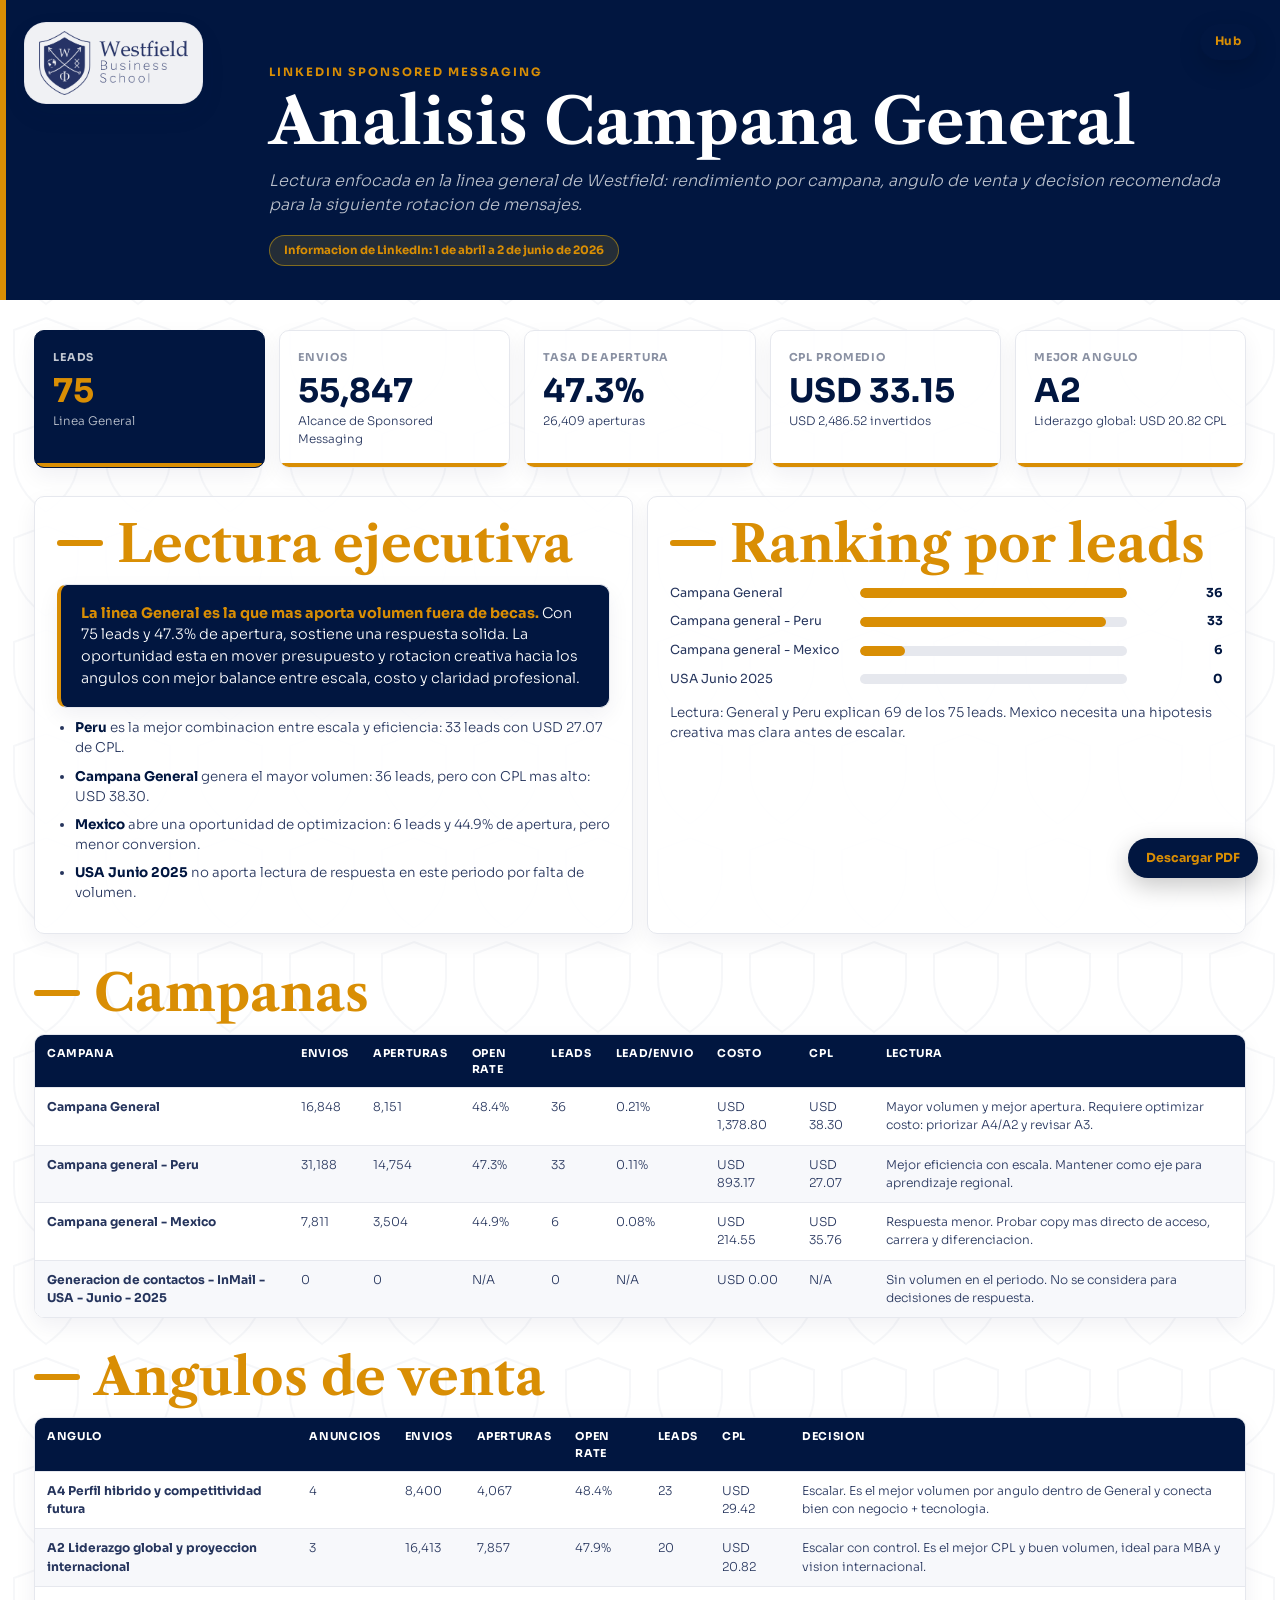
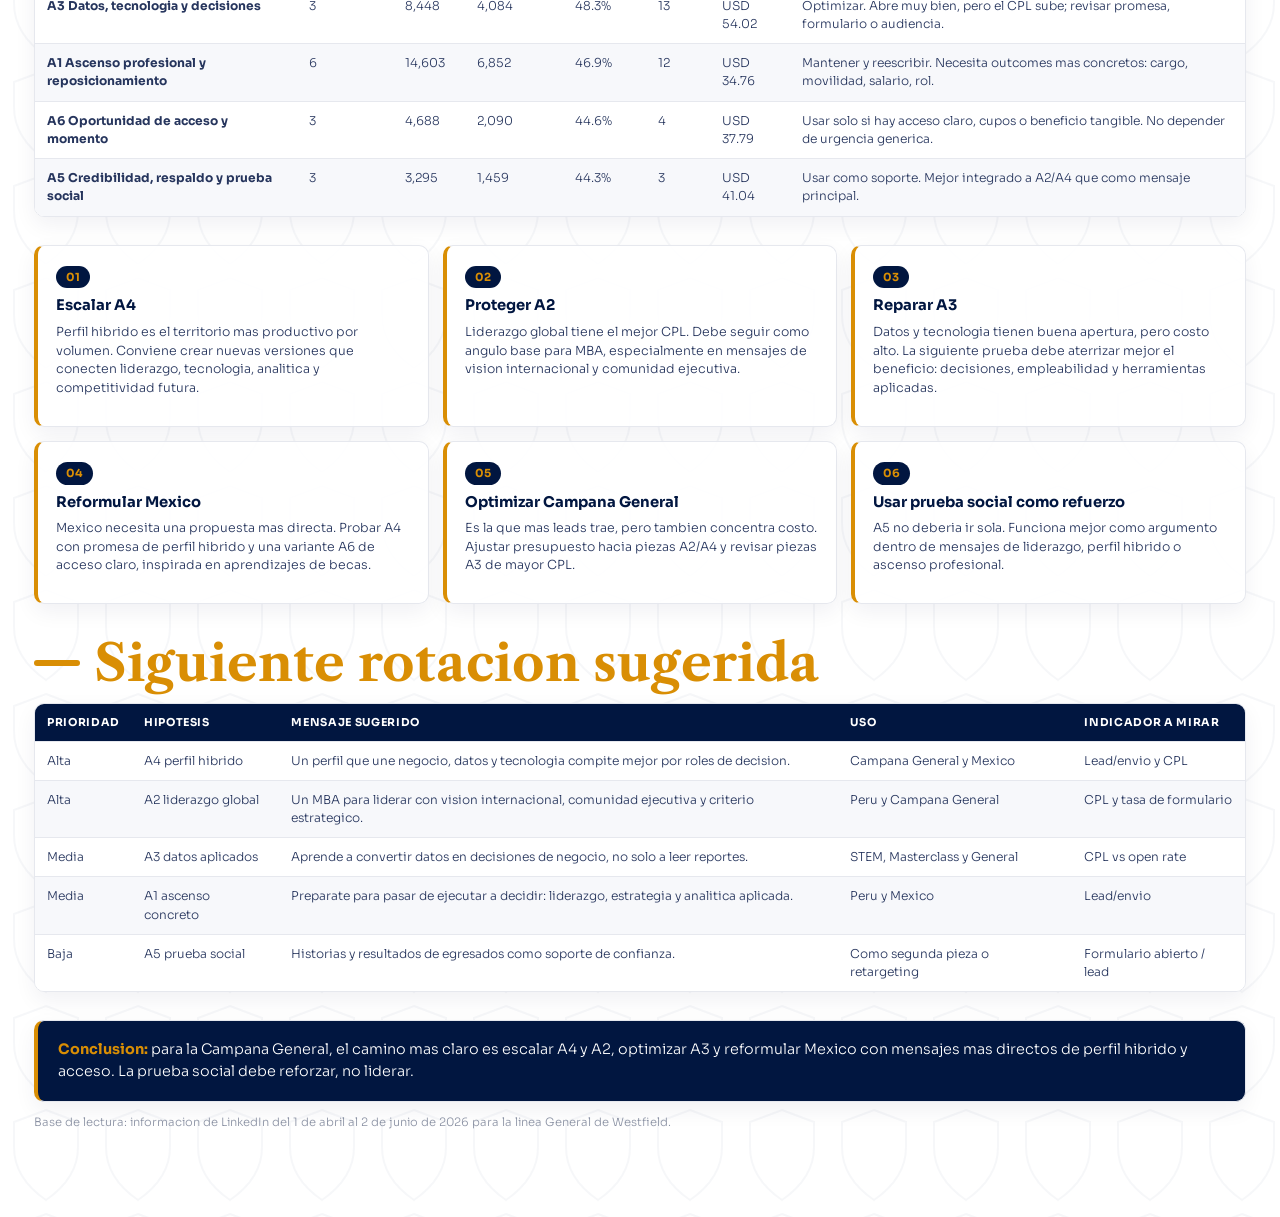
==== commit 7a40655d: "v2 angulos" ====
--- a/informe-angulos-linkedin.html
+++ b/informe-angulos-linkedin.html
@@ -1,22 +1,18 @@
-﻿<!doctype html>
+<!doctype html>
 <html lang="es">
 <head>
   <meta charset="utf-8">
   <meta name="viewport" content="width=device-width, initial-scale=1">
-  <title>Westfield | Analisis de Angulos LinkedIn InMail</title>
+  <title>Westfield | Analisis Campana General LinkedIn</title>
   <link href="https://fonts.googleapis.com/css2?family=Libre+Caslon+Text:wght@400;700&family=Sora:wght@300;400;500;600;700;800&display=swap" rel="stylesheet">
   <link rel="stylesheet" href="assets/css/shared.css">
   <style>
     :root{
-      --bg:var(--gris-claro);
       --card:rgba(255,255,255,.94);
       --border:var(--gris-borde);
       --text:var(--negro);
       --muted:var(--gris-medio);
       --soft:#FFF8DF;
-      --blue:#EAF3FF;
-      --green:#EEF8F0;
-      --orange:#FFF7ED;
       --shadow:var(--shadow-card);
     }
     *{box-sizing:border-box}
@@ -37,9 +33,9 @@
       box-shadow:0 8px 24px rgba(0,0,0,.16);
     }
     .pdf-download{
-      position:fixed;right:22px;bottom:22px;z-index:500;border:0;border-radius:999px;
-      background:var(--negro);color:var(--amarillo);padding:11px 18px;
-      font-family:var(--font-body);font-size:.76rem;font-weight:700;
+      position:fixed;right:22px;bottom:22px;z-index:1200;border:0;border-radius:999px;
+      background:var(--negro);color:var(--amarillo);padding:12px 18px;
+      font-family:var(--font-body);font-size:.78rem;font-weight:700;
       box-shadow:0 8px 24px rgba(0,0,0,.22);cursor:pointer;
     }
     header{
@@ -65,7 +61,7 @@
       border-radius:999px;padding:6px 14px;color:var(--amarillo);font-size:.72rem;font-weight:700;
     }
     main{max-width:1360px;margin:auto;padding:30px 34px 58px}
-    section{margin:0 0 28px;scroll-margin-top:18px}
+    section{margin:0 0 28px}
     .section-title{display:flex;align-items:center;gap:14px;margin:34px 0 16px}
     .section-title .bar-label-deco{background:var(--amarillo);width:46px;height:6px;border-radius:999px}
     .section-title h2{
@@ -76,7 +72,7 @@
     .metrics{grid-template-columns:repeat(5,minmax(150px,1fr))}
     .two{grid-template-columns:repeat(2,minmax(0,1fr))}
     .three{grid-template-columns:repeat(3,minmax(0,1fr))}
-    .card,.panel,.metric,.table-wrap,.note,.claim{
+    .card,.panel,.metric,.table-wrap,.claim{
       border:1px solid var(--border);border-radius:var(--radius);box-shadow:var(--shadow);
     }
     .card,.panel,.metric,.table-wrap{background:var(--card)}
@@ -91,8 +87,6 @@
     .metric-note{font-size:.74rem;color:var(--gris-oscuro);font-weight:300}
     .panel h3,.card h3{font-size:.98rem;margin-bottom:8px;font-weight:700}
     .panel p,.card p{font-size:.84rem;color:var(--gris-oscuro);font-weight:300;margin:0 0 10px}
-    .note{background:var(--soft);border-left:4px solid var(--amarillo);padding:16px 18px}
-    .note p{margin:0;color:var(--gris-oscuro);font-size:.86rem;font-weight:300}
     .claim{background:var(--negro);border-left:4px solid var(--amarillo);padding:18px 20px}
     .claim p{margin:0;color:var(--blanco);font-size:.9rem;font-weight:300}
     .claim strong{color:var(--amarillo)}
@@ -103,13 +97,11 @@
     }
     .angle-card strong{display:block;font-size:.92rem;color:var(--negro);line-height:1.25;margin-bottom:8px}
     .angle-card p{font-size:.78rem}
-    .bar-row{display:grid;grid-template-columns:minmax(180px,1.2fr) minmax(160px,2fr) 80px;gap:10px;align-items:center;margin:10px 0;font-size:.78rem}
+    .bar-row{display:grid;grid-template-columns:minmax(180px,1.2fr) minmax(160px,2fr) 86px;gap:10px;align-items:center;margin:10px 0;font-size:.78rem}
     .bar-label{color:var(--gris-oscuro);overflow:hidden;text-overflow:ellipsis;white-space:nowrap}
     .bar-track{height:10px;background:var(--gris-borde);border-radius:999px;overflow:hidden}
     .bar-track span{display:block;height:100%;background:var(--amarillo);border-radius:999px}
     .bar-value{text-align:right;font-weight:700}
-    .pill{display:inline-block;border:1px solid var(--border);background:var(--gris-claro);border-radius:999px;padding:3px 9px;font-size:.68rem;font-weight:700;margin:2px;color:var(--negro)}
-    .pill.dark{background:var(--negro);color:var(--amarillo);border-color:var(--negro)}
     table{width:100%;border-collapse:collapse;font-size:.76rem;background:var(--blanco)}
     th,td{padding:10px 12px;border-bottom:1px solid var(--border);text-align:left;vertical-align:top}
     th{background:var(--negro);color:var(--blanco);font-size:.68rem;text-transform:uppercase;letter-spacing:.06em}
@@ -118,10 +110,6 @@
     tbody tr:hover td{background:#FFFDE7}
     tr:last-child td{border-bottom:0}
     .table-wrap{overflow:auto}
-    .group-card{padding:20px}
-    .group-card.general{background:linear-gradient(180deg,rgba(255,255,255,.96),rgba(255,248,223,.88))}
-    .group-card.global{background:linear-gradient(180deg,rgba(255,255,255,.96),rgba(238,248,240,.9))}
-    .group-card.events{background:linear-gradient(180deg,rgba(255,255,255,.96),rgba(234,243,255,.9))}
     .small{color:var(--muted);font-size:.72rem;font-weight:300}
     ul.insights{margin:10px 0 0;padding-left:18px}
     ul.insights li{margin:8px 0;color:var(--gris-oscuro);font-size:.84rem;font-weight:300}
@@ -138,7 +126,7 @@
       body{background:white}
       main{max-width:none;padding:18px}
       section{break-inside:avoid}
-      .card,.panel,.metric,.table-wrap,.note,.claim{box-shadow:none}
+      .card,.panel,.metric,.table-wrap,.claim{box-shadow:none}
     }
   </style>
 </head>
@@ -149,37 +137,37 @@
 
   <header>
     <div class="header-tag">LinkedIn Sponsored Messaging</div>
-    <h1>Analisis estrategico de angulos de venta</h1>
-    <p>Lectura por grupos de campana sobre Sponsored Messaging de Westfield: que territorio comercial domina, donde hay balance y que conviene probar en la siguiente rotacion creativa.</p>
+    <h1>Analisis Campana General</h1>
+    <p>Lectura enfocada en la linea general de Westfield: rendimiento por campana, angulo de venta y decision recomendada para la siguiente rotacion de mensajes.</p>
     <div class="period-badge">Informacion de LinkedIn: 1 de abril a 2 de junio de 2026</div>
   </header>
 
   <main>
     <section class="grid metrics">
       <div class="metric accent">
-        <div class="metric-label">Leads analizados</div>
-        <div class="metric-value">242</div>
-        <div class="metric-note">Cala + campanas generales, eventos y becas</div>
+        <div class="metric-label">Leads</div>
+        <div class="metric-value">75</div>
+        <div class="metric-note">Linea General</div>
       </div>
       <div class="metric">
         <div class="metric-label">Envios</div>
-        <div class="metric-value">141,297</div>
-        <div class="metric-note">Envios acumulados en LinkedIn</div>
+        <div class="metric-value">55,847</div>
+        <div class="metric-note">Alcance de Sponsored Messaging</div>
       </div>
       <div class="metric">
         <div class="metric-label">Tasa de apertura</div>
-        <div class="metric-value">44.8%</div>
-        <div class="metric-note">63,259 aperturas sobre envios</div>
+        <div class="metric-value">47.3%</div>
+        <div class="metric-note">26,409 aperturas</div>
       </div>
       <div class="metric">
         <div class="metric-label">CPL promedio</div>
-        <div class="metric-value">USD 25.33</div>
-        <div class="metric-note">USD 6,130.70 invertidos</div>
-      </div>
-      <div class="metric">
-        <div class="metric-label">Mejor angulo por leads</div>
-        <div class="metric-value">A6</div>
-        <div class="metric-note">Oportunidad/acceso: 138 leads con Cala incluido</div>
+        <div class="metric-value">USD 33.15</div>
+        <div class="metric-note">USD 2,486.52 invertidos</div>
+      </div>
+      <div class="metric">
+        <div class="metric-label">Mejor angulo</div>
+        <div class="metric-value">A2</div>
+        <div class="metric-note">Liderazgo global: USD 20.82 CPL</div>
       </div>
     </section>
 
@@ -187,326 +175,118 @@
       <div class="panel">
         <div class="section-title" style="margin-top:0"><span class="bar-label-deco"></span><h2>Lectura ejecutiva</h2></div>
         <div class="claim">
-          <p><strong>Con Cala integrado, el mejor territorio general es oportunidad/acceso.</strong> La combinacion de beca, financiacion y camino claro de aplicacion genera 138 leads. En las demas lineas, datos/tecnologia y perfil hibrido son los angulos con mejor respuesta por valor profesional tangible.</p>
+          <p><strong>La linea General es la que mas aporta volumen fuera de becas.</strong> Con 75 leads y 47.3% de apertura, sostiene una respuesta solida. La oportunidad esta en mover presupuesto y rotacion creativa hacia los angulos con mejor balance entre escala, costo y claridad profesional.</p>
         </div>
         <ul class="insights">
-          <li><strong>A6 Oportunidad/acceso</strong> lidera el analisis general con Cala incluido: 138 leads, impulsado principalmente por becas y financiacion.</li>
-          <li><strong>A3 Datos/tecnologia</strong> lidera fuera de Cala: 30 leads, 48.1% de apertura y USD 26.22 de CPL. Es el angulo mas fuerte para Masterclass/STEM y mensajes de decision.</li>
-          <li><strong>A4 Perfil hibrido</strong> confirma diferenciacion: 23 leads, 48.4% de apertura y USD 29.42 de CPL. Funciona cuando el mensaje conecta negocio, tecnologia y futuro laboral.</li>
-          <li><strong>A2 Liderazgo global</strong> tiene el CPL mas bajo entre angulos con leads fuera de Cala: USD 23.14.</li>
-          <li><strong>A5 Prueba social</strong> funciona mejor como capa de confianza que como motor principal de captacion.</li>
+          <li><strong>Peru</strong> es la mejor combinacion entre escala y eficiencia: 33 leads con USD 27.07 de CPL.</li>
+          <li><strong>Campana General</strong> genera el mayor volumen: 36 leads, pero con CPL mas alto: USD 38.30.</li>
+          <li><strong>Mexico</strong> abre una oportunidad de optimizacion: 6 leads y 44.9% de apertura, pero menor conversion.</li>
+          <li><strong>USA Junio 2025</strong> no aporta lectura de respuesta en este periodo por falta de volumen.</li>
         </ul>
       </div>
-
       <div class="panel">
-        <div class="section-title" style="margin-top:0"><span class="bar-label-deco"></span><h2>Ranking general por leads</h2></div>
-        <div class="bar-row"><div class="bar-label">6. Oportunidad/acceso</div><div class="bar-track"><span style="width:100%"></span></div><div class="bar-value">138 leads</div></div>
-        <div class="bar-row"><div class="bar-label">3. Datos, tecnologia y decisiones</div><div class="bar-track"><span style="width:22%"></span></div><div class="bar-value">30 leads</div></div>
-        <div class="bar-row"><div class="bar-label">4. Perfil hibrido y competitividad futura</div><div class="bar-track"><span style="width:17%"></span></div><div class="bar-value">23 leads</div></div>
-        <div class="bar-row"><div class="bar-label">2. Liderazgo global y proyeccion internacional</div><div class="bar-track"><span style="width:14%"></span></div><div class="bar-value">20 leads</div></div>
-        <div class="bar-row"><div class="bar-label">1/5. Ascenso + prueba social Cala</div><div class="bar-track"><span style="width:12%"></span></div><div class="bar-value">16 leads</div></div>
-        <div class="bar-row"><div class="bar-label">1. Ascenso profesional</div><div class="bar-track"><span style="width:9%"></span></div><div class="bar-value">12 leads</div></div>
-        <div class="bar-row"><div class="bar-label">5. Credibilidad y prueba social</div><div class="bar-track"><span style="width:2%"></span></div><div class="bar-value">3 leads</div></div>
-        <p class="small" style="margin-top:14px">Lectura: Cala cambia el ranking general. El acceso economico claro supera a los demas territorios, mientras A3 y A4 lideran los mensajes de valor academico/profesional.</p>
-      </div>
-    </section>
-
-    <section>
-      <div class="section-title"><span class="bar-label-deco"></span><h2>Performance por angulo</h2></div>
+        <div class="section-title" style="margin-top:0"><span class="bar-label-deco"></span><h2>Ranking por leads</h2></div>
+        <div class="bar-row"><div class="bar-label">Campana General</div><div class="bar-track"><span style="width:100%"></span></div><div class="bar-value">36</div></div>
+        <div class="bar-row"><div class="bar-label">Campana general - Peru</div><div class="bar-track"><span style="width:92%"></span></div><div class="bar-value">33</div></div>
+        <div class="bar-row"><div class="bar-label">Campana general - Mexico</div><div class="bar-track"><span style="width:17%"></span></div><div class="bar-value">6</div></div>
+        <div class="bar-row"><div class="bar-label">USA Junio 2025</div><div class="bar-track"><span style="width:0%"></span></div><div class="bar-value">0</div></div>
+        <p class="small" style="margin-top:14px">Lectura: General y Peru explican 69 de los 75 leads. Mexico necesita una hipotesis creativa mas clara antes de escalar.</p>
+      </div>
+    </section>
+
+    <section>
+      <div class="section-title"><span class="bar-label-deco"></span><h2>Campanas</h2></div>
       <div class="table-wrap">
         <table>
           <thead>
-            <tr><th>Angulo</th><th>Ads</th><th>Envios</th><th>Aperturas</th><th>Open rate</th><th>Leads</th><th>Lead / envio</th><th>Costo</th><th>CPL</th><th>Lectura</th></tr>
+            <tr><th>Campana</th><th>Envios</th><th>Aperturas</th><th>Open rate</th><th>Leads</th><th>Lead/envio</th><th>Costo</th><th>CPL</th><th>Lectura</th></tr>
           </thead>
           <tbody>
-            <tr><td><strong>3. Dominio de datos, tecnologia y decisiones</strong></td><td>5</td><td>10,408</td><td>5,007</td><td>48.1%</td><td>30</td><td>0.29%</td><td>USD 786.73</td><td>USD 26.22</td><td>Mejor volumen y buena eficiencia. Prioridad para STEM, Masterclass y mensajes de expertise.</td></tr>
-            <tr><td><strong>4. Perfil hibrido y competitividad futura</strong></td><td>4</td><td>8,400</td><td>4,067</td><td>48.4%</td><td>23</td><td>0.27%</td><td>USD 676.56</td><td>USD 29.42</td><td>Muy fuerte para diferenciar Westfield: negocio + tecnologia + carrera futura.</td></tr>
-            <tr><td><strong>2. Liderazgo global y proyeccion internacional</strong></td><td>11</td><td>17,454</td><td>8,341</td><td>47.8%</td><td>20</td><td>0.11%</td><td>USD 462.71</td><td>USD 23.14</td><td>Buen CPL, pero diluido por Global Ambassadors sin leads aun. En General responde mejor.</td></tr>
-            <tr><td><strong>1. Ascenso profesional y reposicionamiento</strong></td><td>6</td><td>14,603</td><td>6,852</td><td>46.9%</td><td>12</td><td>0.08%</td><td>USD 417.14</td><td>USD 34.76</td><td>Debe usarse con beneficio concreto, no solo como promesa aspiracional.</td></tr>
-            <tr><td><strong>6. Oportunidad de acceso y momento</strong></td><td>9</td><td>5,134</td><td>2,295</td><td>44.7%</td><td>4</td><td>0.08%</td><td>USD 176.35</td><td>USD 44.09</td><td>Sirve para deadline o beca, pero necesita combinarse con valor academico/profesional.</td></tr>
-            <tr><td><strong>5. Credibilidad, respaldo y prueba social</strong></td><td>7</td><td>3,762</td><td>1,655</td><td>44.0%</td><td>3</td><td>0.08%</td><td>USD 139.03</td><td>USD 46.34</td><td>Como pieza aislada no lidera conversion. Mejor como refuerzo dentro de secuencias.</td></tr>
+            <tr><td><strong>Campana General</strong></td><td>16,848</td><td>8,151</td><td>48.4%</td><td>36</td><td>0.21%</td><td>USD 1,378.80</td><td>USD 38.30</td><td>Mayor volumen y mejor apertura. Requiere optimizar costo: priorizar A4/A2 y revisar A3.</td></tr>
+            <tr><td><strong>Campana general - Peru</strong></td><td>31,188</td><td>14,754</td><td>47.3%</td><td>33</td><td>0.11%</td><td>USD 893.17</td><td>USD 27.07</td><td>Mejor eficiencia con escala. Mantener como eje para aprendizaje regional.</td></tr>
+            <tr><td><strong>Campana general - Mexico</strong></td><td>7,811</td><td>3,504</td><td>44.9%</td><td>6</td><td>0.08%</td><td>USD 214.55</td><td>USD 35.76</td><td>Respuesta menor. Probar copy mas directo de acceso, carrera y diferenciacion.</td></tr>
+            <tr><td><strong>Generacion de contactos - InMail - USA - Junio - 2025</strong></td><td>0</td><td>0</td><td>N/A</td><td>0</td><td>N/A</td><td>USD 0.00</td><td>N/A</td><td>Sin volumen en el periodo. No se considera para decisiones de respuesta.</td></tr>
           </tbody>
         </table>
       </div>
     </section>
 
     <section>
-      <div class="section-title"><span class="bar-label-deco"></span><h2>Campanas abril-junio</h2></div>
-      <div class="grid two">
-        <div class="panel">
-          <h3>Corte 1 abril - 2 junio 2026</h3>
-          <div class="claim">
-            <p><strong>Las campanas generales, eventos y Global Ambassadors generan 92 leads con USD 28.90 de CPL.</strong> El resultado esta concentrado en tres frentes: Campana General, Peru y Masterclass. Mexico aporta volumen menor, mientras Global Ambassadors aun necesita mas volumen para evaluar conversion.</p>
-          </div>
-          <ul class="insights">
-            <li><strong>Mayor volumen:</strong> Campana General, con 36 leads y USD 38.30 de CPL.</li>
-            <li><strong>Mejor eficiencia con escala:</strong> Campana general - Peru, con 33 leads y USD 27.07 de CPL.</li>
-            <li><strong>Mejor eficiencia puntual:</strong> Masterclass 11 Junio, con 17 leads y USD 4.97 de CPL.</li>
-            <li><strong>Linea a monitorear:</strong> Global Ambassadors suma 1,954 envios y 876 aperturas, pero 0 leads.</li>
-          </ul>
-        </div>
-        <div class="panel">
-          <h3>Distribucion de leads</h3>
-          <div class="bar-row"><div class="bar-label">Campana General</div><div class="bar-track"><span style="width:100%"></span></div><div class="bar-value">36 leads</div></div>
-          <div class="bar-row"><div class="bar-label">Campana general - Peru</div><div class="bar-track"><span style="width:92%"></span></div><div class="bar-value">33 leads</div></div>
-          <div class="bar-row"><div class="bar-label">Masterclass 11 Junio</div><div class="bar-track"><span style="width:47%"></span></div><div class="bar-value">17 leads</div></div>
-          <div class="bar-row"><div class="bar-label">Campana general - Mexico</div><div class="bar-track"><span style="width:17%"></span></div><div class="bar-value">6 leads</div></div>
-          <div class="bar-row"><div class="bar-label">Global Ambassadors</div><div class="bar-track"><span style="width:0%"></span></div><div class="bar-value">0 leads</div></div>
-          <p class="small" style="margin-top:14px">Lectura: el rendimiento actual no esta distribuido uniformemente; esta concentrado en campanas con mensaje de valor academico/profesional claro.</p>
-        </div>
-      </div>
-      <div class="table-wrap" style="margin-top:14px">
-        <table>
-          <thead>
-            <tr><th>Grupo</th><th>Campana</th><th>Envios</th><th>Aperturas</th><th>Open rate</th><th>Leads</th><th>Costo</th><th>CPL</th><th>Lectura estrategica</th></tr>
-          </thead>
-          <tbody>
-            <tr><td>Eventos / Cierre</td><td><strong>Masterclass 11 Junio</strong></td><td>1,960</td><td>923</td><td>47.1%</td><td>17</td><td>USD 84.49</td><td>USD 4.97</td><td>Mejor eficiencia. Escalar formato evento con angulo A3: datos, tecnologia y decisiones.</td></tr>
-            <tr><td>General</td><td><strong>Campana general - Peru</strong></td><td>31,188</td><td>14,754</td><td>47.3%</td><td>33</td><td>USD 893.17</td><td>USD 27.07</td><td>Mejor equilibrio entre escala y eficiencia. Priorizar presupuesto si mantiene calidad.</td></tr>
-            <tr><td>General</td><td><strong>Campana General</strong></td><td>16,848</td><td>8,151</td><td>48.4%</td><td>36</td><td>USD 1,378.80</td><td>USD 38.30</td><td>Mayor volumen, pero CPL mas alto. Optimizar hacia A2/A4 y revisar piezas A3 con CPL elevado.</td></tr>
-            <tr><td>General</td><td><strong>Campana general - Mexico</strong></td><td>7,811</td><td>3,504</td><td>44.9%</td><td>6</td><td>USD 214.55</td><td>USD 35.76</td><td>Volumen bajo. Probar variantes de oportunidad clara tipo beca/acceso y perfil hibrido.</td></tr>
-            <tr><td>Global Ambassadors</td><td><strong>Becas Global Ambassadors - Colombia Summer26</strong></td><td>525</td><td>234</td><td>44.6%</td><td>0</td><td>USD 26.01</td><td>N/A</td><td>Volumen inicial. Monitorear hasta tener una base comparable de respuesta.</td></tr>
-            <tr><td>Global Ambassadors</td><td><strong>Becas Global Ambassadors - MX Summer26</strong></td><td>533</td><td>250</td><td>46.9%</td><td>0</td><td>USD 16.85</td><td>N/A</td><td>Buena apertura, sin conversion. Revisar si el incentivo queda suficientemente claro.</td></tr>
-            <tr><td>Global Ambassadors</td><td><strong>Becas Global Ambassadors - Peru Summer26</strong></td><td>437</td><td>200</td><td>45.8%</td><td>0</td><td>USD 25.05</td><td>N/A</td><td>Peru fue fuerte en Cala; usar ese aprendizaje para reforzar acceso y financiacion.</td></tr>
-            <tr><td>Global Ambassadors</td><td><strong>Becas Global Ambassadors - USA Summer26</strong></td><td>459</td><td>192</td><td>41.8%</td><td>0</td><td>USD 19.60</td><td>N/A</td><td>Menor apertura del grupo. Reforzar autoridad, beneficio y prueba de valor.</td></tr>
-            <tr><td>Eventos / Cierre</td><td><strong>Cierre campana Intake - LATAM - Fall 2025</strong></td><td>0</td><td>9</td><td>N/A</td><td>0</td><td>USD 0.00</td><td>N/A</td><td>Sin volumen relevante en el periodo. Mantener fuera de decisiones de optimizacion.</td></tr>
-            <tr><td>General</td><td><strong>Generacion de contactos - InMail - USA - Junio - 2025</strong></td><td>0</td><td>0</td><td>N/A</td><td>0</td><td>USD 0.00</td><td>N/A</td><td>Sin volumen en el periodo. No aporta lectura de respuesta para este corte.</td></tr>
-          </tbody>
-        </table>
-      </div>
-    </section>
-
-    <section>
-      <div class="section-title"><span class="bar-label-deco"></span><h2>Cala Summer26</h2></div>
-      <div class="grid two">
-        <div class="panel">
-          <h3>Lectura comparativa</h3>
-          <div class="claim">
-            <p><strong>Cala es parte central del analisis general de LinkedIn.</strong> Al incorporarla, cambia la lectura del angulo A6: oportunidad/acceso puede ser el mejor motor cuando se expresa como beca concreta y beneficio financiero.</p>
-          </div>
-          <ul class="insights">
-            <li><strong>Total Cala LinkedIn:</strong> 81,536 envios, 35,042 aperturas, 150 leads, USD 3,472.18 invertidos y USD 23.15 de CPL.</li>
-            <li><strong>Mejor pais:</strong> Peru, con 77 leads y USD 11.66 de CPL. Es el benchmark de eficiencia para becas.</li>
-            <li><strong>Mejor mensaje:</strong> lanzamiento de becas, con 74 leads y USD 14.25 de CPL. La oportunidad clara supera a la urgencia de cierre.</li>
-            <li><strong>Aprendizaje:</strong> en Cala, A6 no funciono como "deadline" sino como acceso real: beca + financiacion + posibilidad concreta de estudiar.</li>
-          </ul>
-        </div>
-        <div class="panel">
-          <h3>Ranking de mensajes Cala</h3>
-          <div class="bar-row"><div class="bar-label">A6 Lanzamiento beca</div><div class="bar-track"><span style="width:100%"></span></div><div class="bar-value">74 leads</div></div>
-          <div class="bar-row"><div class="bar-label">A6 Financiacion/acceso</div><div class="bar-track"><span style="width:62%"></span></div><div class="bar-value">46 leads</div></div>
-          <div class="bar-row"><div class="bar-label">A1/A5 Mejora laboral + prueba social</div><div class="bar-track"><span style="width:22%"></span></div><div class="bar-value">16 leads</div></div>
-          <div class="bar-row"><div class="bar-label">A6 Urgencia/cierre</div><div class="bar-track"><span style="width:19%"></span></div><div class="bar-value">14 leads</div></div>
-          <p class="small" style="margin-top:14px">Lectura: para becas, el mensaje inicial de acceso y financiacion convierte mucho mejor que la urgencia final.</p>
-        </div>
-      </div>
-      <div class="table-wrap" style="margin-top:14px">
-        <table>
-          <thead>
-            <tr><th>Campana Cala</th><th>Envios</th><th>Aperturas</th><th>Open rate</th><th>Leads</th><th>Costo</th><th>CPL</th><th>Lectura</th></tr>
-          </thead>
-          <tbody>
-            <tr><td><strong>Becas Cala - Peru Summer26</strong></td><td>28,098</td><td>11,583</td><td>41.2%</td><td>77</td><td>USD 897.95</td><td>USD 11.66</td><td>Benchmark principal. Escalar aprendizajes de Peru a becas nuevas.</td></tr>
-            <tr><td><strong>Becas Cala - Colombia Summer26</strong></td><td>27,374</td><td>11,749</td><td>42.9%</td><td>33</td><td>USD 1,153.91</td><td>USD 34.97</td><td>Buen volumen, pero CPL medio. Revisar calidad de audiencia/copy.</td></tr>
-            <tr><td><strong>Becas Cala - MX Summer26</strong></td><td>15,040</td><td>6,832</td><td>45.4%</td><td>20</td><td>USD 850.56</td><td>USD 42.53</td><td>Abre bien, convierte menos. Optimizar formulario o propuesta de valor.</td></tr>
-            <tr><td><strong>Becas Cala - USA Summer26</strong></td><td>11,024</td><td>4,878</td><td>44.3%</td><td>20</td><td>USD 569.76</td><td>USD 28.49</td><td>Menor volumen, eficiencia aceptable. Conviene reforzar prueba de valor.</td></tr>
-          </tbody>
-        </table>
-      </div>
-      <div class="table-wrap" style="margin-top:14px">
-        <table>
-          <thead>
-            <tr><th>Subangulo Cala</th><th>Angulo marco</th><th>Envios</th><th>Aperturas</th><th>Open rate</th><th>Leads</th><th>Costo</th><th>CPL</th><th>Decision sugerida</th></tr>
-          </thead>
-          <tbody>
-            <tr><td><strong>Lanzamiento: 10 becas MBA</strong></td><td>A6 Oportunidad/acceso</td><td>26,851</td><td>11,296</td><td>42.1%</td><td>74</td><td>USD 1,054.76</td><td>USD 14.25</td><td>Replicar en Global Ambassadors con beca + pasos claros + beneficio profesional.</td></tr>
-            <tr><td><strong>Financiacion sin intereses</strong></td><td>A6 Oportunidad/acceso</td><td>22,336</td><td>9,801</td><td>43.9%</td><td>46</td><td>USD 872.21</td><td>USD 18.96</td><td>Mantener como segunda mejor ruta para reducir barrera economica.</td></tr>
-            <tr><td><strong>Mejora laboral + prueba social/datos</strong></td><td>A1/A5</td><td>19,926</td><td>8,808</td><td>44.2%</td><td>16</td><td>USD 718.52</td><td>USD 44.91</td><td>Reescribir con outcomes mas concretos; abre bien pero convierte menos.</td></tr>
-            <tr><td><strong>Urgencia: quedan pocos dias</strong></td><td>A6 Momento/deadline</td><td>11,467</td><td>5,137</td><td>44.8%</td><td>14</td><td>USD 826.67</td><td>USD 59.05</td><td>No usar urgencia sola como motor; reservarla para cierre y retargeting.</td></tr>
-          </tbody>
-        </table>
-      </div>
-    </section>
-
-    <section>
-      <div class="section-title"><span class="bar-label-deco"></span><h2>Mapa de angulos</h2></div>
-      <div class="grid three">
-        <div class="card angle-card"><span class="num">01</span><strong>Ascenso profesional y reposicionamiento</strong><p>Promesa de crecimiento, cambio de nivel, mejora salarial o salto hacia roles de mayor responsabilidad.</p></div>
-        <div class="card angle-card"><span class="num">02</span><strong>Liderazgo global y proyeccion internacional</strong><p>Construye aspiracion: liderazgo, networking, vision global, Miami y perfil competitivo internacional.</p></div>
-        <div class="card angle-card"><span class="num">03</span><strong>Dominio de datos, tecnologia y decisiones</strong><p>Territorio racional para STEM: analitica, tecnologia aplicada, toma de decisiones y empleabilidad futura.</p></div>
-        <div class="card angle-card"><span class="num">04</span><strong>Perfil hibrido y competitividad futura</strong><p>Refuerza la combinacion negocio + tecnologia + liderazgo. Bueno para diferenciar programas frente a MBAs tradicionales.</p></div>
-        <div class="card angle-card"><span class="num">05</span><strong>Credibilidad, respaldo y prueba social</strong><p>Reduce riesgo percibido: testimonios, egresados, embajadores, trayectoria institucional y validacion externa.</p></div>
-        <div class="card angle-card"><span class="num">06</span><strong>Oportunidad de acceso y momento</strong><p>Activa accion: becas, cupos, fechas limite, invitaciones y ventanas concretas para tomar decision.</p></div>
-      </div>
-    </section>
-
-    <section>
-      <div class="section-title"><span class="bar-label-deco"></span><h2>Grupo x angulo</h2></div>
+      <div class="section-title"><span class="bar-label-deco"></span><h2>Angulos de venta</h2></div>
       <div class="table-wrap">
         <table>
           <thead>
-            <tr><th>Grupo</th><th>Angulo</th><th>Ads</th><th>Envios</th><th>Aperturas</th><th>Open rate</th><th>Leads</th><th>CPL</th><th>Decision sugerida</th></tr>
+            <tr><th>Angulo</th><th>Anuncios</th><th>Envios</th><th>Aperturas</th><th>Open rate</th><th>Leads</th><th>CPL</th><th>Decision</th></tr>
           </thead>
           <tbody>
-            <tr><td>Eventos / Cierre</td><td><strong>A3 Datos, tecnologia y decisiones</strong></td><td>2</td><td>1,960</td><td>923</td><td>47.1%</td><td>17</td><td>USD 4.97</td><td>Escalar en Masterclass, Keynote e InfoSessions con temas de alto valor.</td></tr>
-            <tr><td>General</td><td><strong>A2 Liderazgo global</strong></td><td>3</td><td>16,413</td><td>7,857</td><td>47.9%</td><td>20</td><td>USD 20.82</td><td>Mantener como angulo base para MBA y campanas generales.</td></tr>
-            <tr><td>General</td><td><strong>A4 Perfil hibrido</strong></td><td>4</td><td>8,400</td><td>4,067</td><td>48.4%</td><td>23</td><td>USD 29.42</td><td>Escalar en STEM y programas con mezcla negocio + tecnologia.</td></tr>
-            <tr><td>General</td><td><strong>A1 Ascenso profesional</strong></td><td>6</td><td>14,603</td><td>6,852</td><td>46.9%</td><td>12</td><td>USD 34.76</td><td>Optimizar copy hacia outcomes concretos: cargo, salario, movilidad.</td></tr>
-            <tr><td>General</td><td><strong>A6 Oportunidad y momento</strong></td><td>3</td><td>4,688</td><td>2,090</td><td>44.6%</td><td>4</td><td>USD 37.79</td><td>Usar solo con deadlines reales o becas; combinar con A2/A4.</td></tr>
-            <tr><td>General</td><td><strong>A5 Prueba social</strong></td><td>3</td><td>3,295</td><td>1,459</td><td>44.3%</td><td>3</td><td>USD 41.04</td><td>Usar como soporte, no como motor principal.</td></tr>
-            <tr><td>General</td><td><strong>A3 Datos, tecnologia y decisiones</strong></td><td>3</td><td>8,448</td><td>4,084</td><td>48.3%</td><td>13</td><td>USD 54.02</td><td>Revisar copy/formulario: abre bien, pero CPL sube frente a Masterclass.</td></tr>
-            <tr><td>Global Ambassadors</td><td><strong>A2 Liderazgo global</strong></td><td>8</td><td>1,041</td><td>484</td><td>46.5%</td><td>0</td><td>N/A</td><td>No evaluar todavia por leads; necesita mas volumen.</td></tr>
-            <tr><td>Global Ambassadors</td><td><strong>A6 Oportunidad y momento</strong></td><td>4</td><td>446</td><td>196</td><td>43.9%</td><td>0</td><td>N/A</td><td>Complementar beca con outcome profesional.</td></tr>
-            <tr><td>Global Ambassadors</td><td><strong>A5 Prueba social</strong></td><td>4</td><td>467</td><td>196</td><td>42.0%</td><td>0</td><td>N/A</td><td>Probar testimonial mas directo y beneficio de carrera.</td></tr>
+            <tr><td><strong>A4 Perfil hibrido y competitividad futura</strong></td><td>4</td><td>8,400</td><td>4,067</td><td>48.4%</td><td>23</td><td>USD 29.42</td><td>Escalar. Es el mejor volumen por angulo dentro de General y conecta bien con negocio + tecnologia.</td></tr>
+            <tr><td><strong>A2 Liderazgo global y proyeccion internacional</strong></td><td>3</td><td>16,413</td><td>7,857</td><td>47.9%</td><td>20</td><td>USD 20.82</td><td>Escalar con control. Es el mejor CPL y buen volumen, ideal para MBA y vision internacional.</td></tr>
+            <tr><td><strong>A3 Datos, tecnologia y decisiones</strong></td><td>3</td><td>8,448</td><td>4,084</td><td>48.3%</td><td>13</td><td>USD 54.02</td><td>Optimizar. Abre muy bien, pero el CPL sube; revisar promesa, formulario o audiencia.</td></tr>
+            <tr><td><strong>A1 Ascenso profesional y reposicionamiento</strong></td><td>6</td><td>14,603</td><td>6,852</td><td>46.9%</td><td>12</td><td>USD 34.76</td><td>Mantener y reescribir. Necesita outcomes mas concretos: cargo, movilidad, salario, rol.</td></tr>
+            <tr><td><strong>A6 Oportunidad de acceso y momento</strong></td><td>3</td><td>4,688</td><td>2,090</td><td>44.6%</td><td>4</td><td>USD 37.79</td><td>Usar solo si hay acceso claro, cupos o beneficio tangible. No depender de urgencia generica.</td></tr>
+            <tr><td><strong>A5 Credibilidad, respaldo y prueba social</strong></td><td>3</td><td>3,295</td><td>1,459</td><td>44.3%</td><td>3</td><td>USD 41.04</td><td>Usar como soporte. Mejor integrado a A2/A4 que como mensaje principal.</td></tr>
           </tbody>
         </table>
       </div>
     </section>
 
-    <section>
-      <div class="section-title"><span class="bar-label-deco"></span><h2>Analisis por grupo</h2></div>
-      <div class="grid three">
-        <div class="card group-card general">
-          <span class="pill dark">General Â· 22 ads</span>
-          <h3>Campanas generales</h3>
-          <p>Es el grupo con mayor escala y resultado: 55,847 envios, 26,409 aperturas, 75 leads y USD 33.15 de CPL. Contiene los seis angulos y permite comparar respuesta real por motivacion.</p>
-          <ul class="insights">
-            <li><strong>Fortaleza:</strong> liderazgo global aporta 20 leads con USD 20.82 de CPL dentro del grupo General.</li>
-            <li><strong>Riesgo:</strong> datos/tecnologia abre bien, pero en General tiene CPL mas alto que en Masterclass.</li>
-            <li><strong>Siguiente prueba:</strong> mantener A2/A4 como base y optimizar A3 para bajar CPL sin perder volumen.</li>
-          </ul>
-        </div>
-        <div class="card group-card global">
-          <span class="pill dark">Global Ambassadors Â· 16 ads</span>
-          <h3>Becas Global Ambassadors</h3>
-          <p>Es una linea con volumen bajo: 1,954 envios, 876 aperturas, 0 leads y USD 87.51 de gasto. La lectura de performance aun no es concluyente.</p>
-          <ul class="insights">
-            <li><strong>Fortaleza:</strong> apertura inicial de 44.8%, aceptable para fase temprana.</li>
-            <li><strong>Riesgo:</strong> los angulos actuales son A2, A5 y A6; falta A1/A4 para conectar beca con transformacion profesional.</li>
-            <li><strong>Siguiente prueba:</strong> esperar mas volumen antes de recortar, pero crear variantes de ascenso y perfil hibrido.</li>
-          </ul>
-        </div>
-        <div class="card group-card events">
-          <span class="pill dark">Eventos / Cierre Â· 4 ads</span>
-          <h3>Masterclass e Intake</h3>
-          <p>Es el grupo mas eficiente por CPL: 1,960 envios, 932 aperturas, 17 leads y USD 4.97 de CPL. El resultado viene principalmente de Masterclass 11 Junio con A3.</p>
-          <ul class="insights">
-            <li><strong>Fortaleza:</strong> A3 convierte muy bien cuando el evento ofrece contenido experto y aplicable.</li>
-            <li><strong>Riesgo:</strong> oportunidad/cierre no registra leads en este corte.</li>
-            <li><strong>Siguiente prueba:</strong> para Keynote, InfoSessions y eventos STEM, mezclar A3 con prueba social del speaker.</li>
-          </ul>
-        </div>
-      </div>
-    </section>
-
-    <section class="grid two">
-      <div>
-        <div class="section-title"><span class="bar-label-deco"></span><h2>Performance por grupo</h2></div>
-        <div class="table-wrap">
-          <table>
-            <thead>
-              <tr><th>Grupo</th><th>Campanas</th><th>Ads</th><th>Envios</th><th>Aperturas</th><th>Open rate</th><th>Leads</th><th>Costo</th><th>CPL</th><th>Lectura</th></tr>
-            </thead>
-            <tbody>
-              <tr><td><strong>General</strong></td><td>4</td><td>22</td><td>55,847</td><td>26,409</td><td>47.3%</td><td>75</td><td>USD 2,486.52</td><td>USD 33.15</td><td>Mayor escala y mayor volumen. A2 y A4 destacan; A3 aporta volumen con CPL mas alto.</td></tr>
-              <tr><td><strong>Eventos / Cierre</strong></td><td>2</td><td>4</td><td>1,960</td><td>932</td><td>47.6%</td><td>17</td><td>USD 84.49</td><td>USD 4.97</td><td>Mejor eficiencia. Masterclass con A3 explica el resultado.</td></tr>
-              <tr><td><strong>Global Ambassadors</strong></td><td>4</td><td>16</td><td>1,954</td><td>876</td><td>44.8%</td><td>0</td><td>USD 87.51</td><td>N/A</td><td>Volumen bajo sin leads. No recortar aun; necesita mas volumen y nuevos angulos A1/A4.</td></tr>
-              <tr><td><strong>Total abril-junio</strong></td><td>10</td><td>42</td><td>59,761</td><td>28,217</td><td>47.2%</td><td>92</td><td>USD 2,658.52</td><td>USD 28.90</td><td>El aprendizaje principal esta en respuesta por angulo, no solo por campana.</td></tr>
-            </tbody>
-          </table>
-        </div>
-      </div>
-      <div>
-        <div class="section-title"><span class="bar-label-deco"></span><h2>Uso del benchmark Cala</h2></div>
-        <div class="panel">
-          <h3>Aprendizaje para becas y STEM</h3>
-          <p>Cala ya queda incorporada como benchmark historico. Su mejor lectura es que el acceso economico funciona cuando esta conectado a una promesa clara: beca concreta, financiacion y camino de aplicacion simple.</p>
-          <div>
-            <span class="pill">Becas Cala Colombia</span>
-            <span class="pill">Becas Cala Peru</span>
-            <span class="pill">Becas Cala MX</span>
-            <span class="pill">Becas Cala USA</span>
-            <span class="pill">Campana Cala STEM</span>
-          </div>
-          <ul class="insights">
-            <li><strong>Lectura:</strong> Cala prueba que A6 puede ser ganador si se formula como acceso real, no como urgencia generica.</li>
-            <li><strong>Uso recomendado:</strong> Global Ambassadors debe tomar la estructura ganadora de Cala, pero sumar liderazgo global y respaldo de embajadores.</li>
-            <li><strong>Para STEM:</strong> combinar beca/acceso con datos, tecnologia y competitividad futura para no depender solo del incentivo economico.</li>
-          </ul>
-        </div>
-      </div>
-    </section>
-
-    <section>
-      <div class="section-title"><span class="bar-label-deco"></span><h2>Campanas revisadas</h2></div>
+    <section class="grid three">
+      <div class="card angle-card">
+        <span class="num">01</span>
+        <strong>Escalar A4</strong>
+        <p>Perfil hibrido es el territorio mas productivo por volumen. Conviene crear nuevas versiones que conecten liderazgo, tecnologia, analitica y competitividad futura.</p>
+      </div>
+      <div class="card angle-card">
+        <span class="num">02</span>
+        <strong>Proteger A2</strong>
+        <p>Liderazgo global tiene el mejor CPL. Debe seguir como angulo base para MBA, especialmente en mensajes de vision internacional y comunidad ejecutiva.</p>
+      </div>
+      <div class="card angle-card">
+        <span class="num">03</span>
+        <strong>Reparar A3</strong>
+        <p>Datos y tecnologia tienen buena apertura, pero costo alto. La siguiente prueba debe aterrizar mejor el beneficio: decisiones, empleabilidad y herramientas aplicadas.</p>
+      </div>
+      <div class="card angle-card">
+        <span class="num">04</span>
+        <strong>Reformular Mexico</strong>
+        <p>Mexico necesita una propuesta mas directa. Probar A4 con promesa de perfil hibrido y una variante A6 de acceso claro, inspirada en aprendizajes de becas.</p>
+      </div>
+      <div class="card angle-card">
+        <span class="num">05</span>
+        <strong>Optimizar Campana General</strong>
+        <p>Es la que mas leads trae, pero tambien concentra costo. Ajustar presupuesto hacia piezas A2/A4 y revisar piezas A3 de mayor CPL.</p>
+      </div>
+      <div class="card angle-card">
+        <span class="num">06</span>
+        <strong>Usar prueba social como refuerzo</strong>
+        <p>A5 no deberia ir sola. Funciona mejor como argumento dentro de mensajes de liderazgo, perfil hibrido o ascenso profesional.</p>
+      </div>
+    </section>
+
+    <section>
+      <div class="section-title"><span class="bar-label-deco"></span><h2>Siguiente rotacion sugerida</h2></div>
       <div class="table-wrap">
         <table>
           <thead>
-            <tr><th>Grupo</th><th>Campana</th><th>Anuncios</th><th>Lectura de angulo</th><th>Recomendacion</th></tr>
+            <tr><th>Prioridad</th><th>Hipotesis</th><th>Mensaje sugerido</th><th>Uso</th><th>Indicador a mirar</th></tr>
           </thead>
           <tbody>
-            <tr><td>General</td><td>Generacion de contactos - InMail - USA - Junio - 2025</td><td>4</td><td>Ascenso, liderazgo, perfil hibrido y prueba social.</td><td>Usar como base balanceada para MBA; sumar una variante de momento si hay deadline.</td></tr>
-            <tr><td>General</td><td>Campana General</td><td>6</td><td>Fuerte en datos/tecnologia y perfil hibrido.</td><td>Buen territorio para STEM; conectar cada mensaje con outcome profesional concreto.</td></tr>
-            <tr><td>General</td><td>Campana general - Mexico</td><td>5</td><td>Mezcla de ascenso, oportunidad, datos y liderazgo.</td><td>Mantener balance; medir si oportunidad convierte mejor que aspiracion.</td></tr>
-            <tr><td>General</td><td>Campana general - Peru</td><td>7</td><td>Mas carga de ascenso y prueba social.</td><td>Refuerza confianza y carrera; probar una version mas tecnologica para diversificar.</td></tr>
-            <tr><td>Cala</td><td>Becas Cala - Peru Summer26</td><td>4</td><td>A6 acceso/beca domina: 77 leads y USD 11.66 CPL.</td><td>Benchmark principal para nuevas becas; replicar lanzamiento + financiacion.</td></tr>
-            <tr><td>Cala</td><td>Becas Cala - Colombia Summer26</td><td>4</td><td>A6 genera volumen, pero CPL medio: 33 leads y USD 34.97 CPL.</td><td>Optimizar audiencia/copy manteniendo estructura de acceso.</td></tr>
-            <tr><td>Cala</td><td>Becas Cala - MX Summer26</td><td>4</td><td>Buen open rate, menor conversion: 20 leads y USD 42.53 CPL.</td><td>Revisar friccion de formulario y claridad de beneficio.</td></tr>
-            <tr><td>Cala</td><td>Becas Cala - USA Summer26</td><td>4</td><td>Menor volumen, eficiencia aceptable: 20 leads y USD 28.49 CPL.</td><td>Reforzar prueba de valor y autoridad institucional.</td></tr>
-            <tr><td>Global Ambassadors</td><td>Becas Global Ambassadors - Colombia Summer26</td><td>4</td><td>Liderazgo global, prueba social y momento.</td><td>Agregar una variante de ascenso para conectar la beca con movilidad profesional.</td></tr>
-            <tr><td>Global Ambassadors</td><td>Becas Global Ambassadors - USA Summer26</td><td>4</td><td>Liderazgo y oportunidad.</td><td>Subir credibilidad institucional y alumni para compensar posible friccion de decision.</td></tr>
-            <tr><td>Global Ambassadors</td><td>Becas Global Ambassadors - MX Summer26</td><td>4</td><td>Liderazgo y prueba social.</td><td>Mantener aspiracional, pero aterrizar beneficios concretos de programa.</td></tr>
-            <tr><td>Global Ambassadors</td><td>Becas Global Ambassadors - Peru Summer26</td><td>4</td><td>Liderazgo, prueba social y momento.</td><td>Probar urgencia suave: fecha, cupos y proceso de aplicacion.</td></tr>
-            <tr><td>Eventos / Cierre</td><td>Cierre campana Intake - LATAM - Fall 2025</td><td>2</td><td>Oportunidad de acceso y momento.</td><td>Correcto para cierre; sumar prueba social en futuras ventanas de intake.</td></tr>
-            <tr><td>Eventos / Cierre</td><td>Masterclass 11 Junio</td><td>2</td><td>Dominio de datos, tecnologia y decisiones.</td><td>Alinear con STEM/analytics y usar el evento como prueba de expertise.</td></tr>
+            <tr><td>Alta</td><td>A4 perfil hibrido</td><td>Un perfil que une negocio, datos y tecnologia compite mejor por roles de decision.</td><td>Campana General y Mexico</td><td>Lead/envio y CPL</td></tr>
+            <tr><td>Alta</td><td>A2 liderazgo global</td><td>Un MBA para liderar con vision internacional, comunidad ejecutiva y criterio estrategico.</td><td>Peru y Campana General</td><td>CPL y tasa de formulario</td></tr>
+            <tr><td>Media</td><td>A3 datos aplicados</td><td>Aprende a convertir datos en decisiones de negocio, no solo a leer reportes.</td><td>STEM, Masterclass y General</td><td>CPL vs open rate</td></tr>
+            <tr><td>Media</td><td>A1 ascenso concreto</td><td>Preparate para pasar de ejecutar a decidir: liderazgo, estrategia y analitica aplicada.</td><td>Peru y Mexico</td><td>Lead/envio</td></tr>
+            <tr><td>Baja</td><td>A5 prueba social</td><td>Historias y resultados de egresados como soporte de confianza.</td><td>Como segunda pieza o retargeting</td><td>Formulario abierto / lead</td></tr>
           </tbody>
         </table>
       </div>
     </section>
 
     <section>
-      <div class="section-title"><span class="bar-label-deco"></span><h2>Acciones recomendadas</h2></div>
-      <div class="grid three">
-        <div class="card angle-card">
-          <span class="num">01</span>
-          <strong>Escalar A3 en eventos y STEM</strong>
-          <p>Datos/tecnologia genera 30 leads y el mejor lead rate. Usarlo como angulo principal en Masterclass, Keynote, InfoSessions y piezas STEM con temas de aplicacion profesional.</p>
-        </div>
-        <div class="card angle-card">
-          <span class="num">02</span>
-          <strong>Mantener A4 como diferenciador</strong>
-          <p>Perfil hibrido produce 23 leads y la mayor tasa de apertura: 48.4%. Conviene convertirlo en linea creativa estable para negocio + tecnologia + competitividad futura.</p>
-        </div>
-        <div class="card angle-card">
-          <span class="num">03</span>
-          <strong>Usar A2 como base general</strong>
-          <p>Liderazgo global es el CPL mas bajo entre angulos con leads: USD 23.14. En campanas generales debe mantenerse como linea fuerte, con menos dependencia en Global Ambassadors hasta que tenga mas volumen.</p>
-        </div>
-        <div class="card angle-card">
-          <span class="num">04</span>
-          <strong>Optimizar A1 con outcomes</strong>
-          <p>Ascenso profesional tiene escala, pero bajo lead rate. Reescribirlo alrededor de cargo, salario, movilidad y decisiones de carrera, no solo aspiracion.</p>
-        </div>
-        <div class="card angle-card">
-          <span class="num">05</span>
-          <strong>No depender de A5/A6 como motores</strong>
-          <p>Prueba social y oportunidad tienen los CPL mas altos del corte. Funcionan mejor como soporte de confianza y urgencia, combinados con A2, A3 o A4.</p>
-        </div>
-        <div class="card angle-card">
-          <span class="num">06</span>
-          <strong>Dar tiempo a Global Ambassadors</strong>
-          <p>El set nuevo suma solo 1,954 envios y 0 leads. No recortar todavia; monitorear cuando alcance mas volumen y sumar variantes A1/A4 para mejorar respuesta.</p>
-        </div>
-      </div>
-    </section>
-
-    <section>
       <div class="claim">
-        <p><strong>Conclusion:</strong> con Cala incluido, el mejor angulo general es A6 cuando se formula como acceso economico claro: beca o financiacion. En las demas lineas, A3 y A4 lideran por volumen/lead rate, y A2 por CPL en campanas generales. La urgencia sola y la prueba social aislada siguen siendo soportes, no motores principales.</p>
-      </div>
-      <p class="small" style="margin-top:12px">Base de lectura: informacion de LinkedIn del 1 de abril al 2 de junio de 2026, organizada por campana, mensaje y angulo de venta.</p>
+        <p><strong>Conclusion:</strong> para la Campana General, el camino mas claro es escalar A4 y A2, optimizar A3 y reformular Mexico con mensajes mas directos de perfil hibrido y acceso. La prueba social debe reforzar, no liderar.</p>
+      </div>
+      <p class="small" style="margin-top:12px">Base de lectura: informacion de LinkedIn del 1 de abril al 2 de junio de 2026 para la linea General de Westfield.</p>
     </section>
   </main>
 </body>
 </html>
-
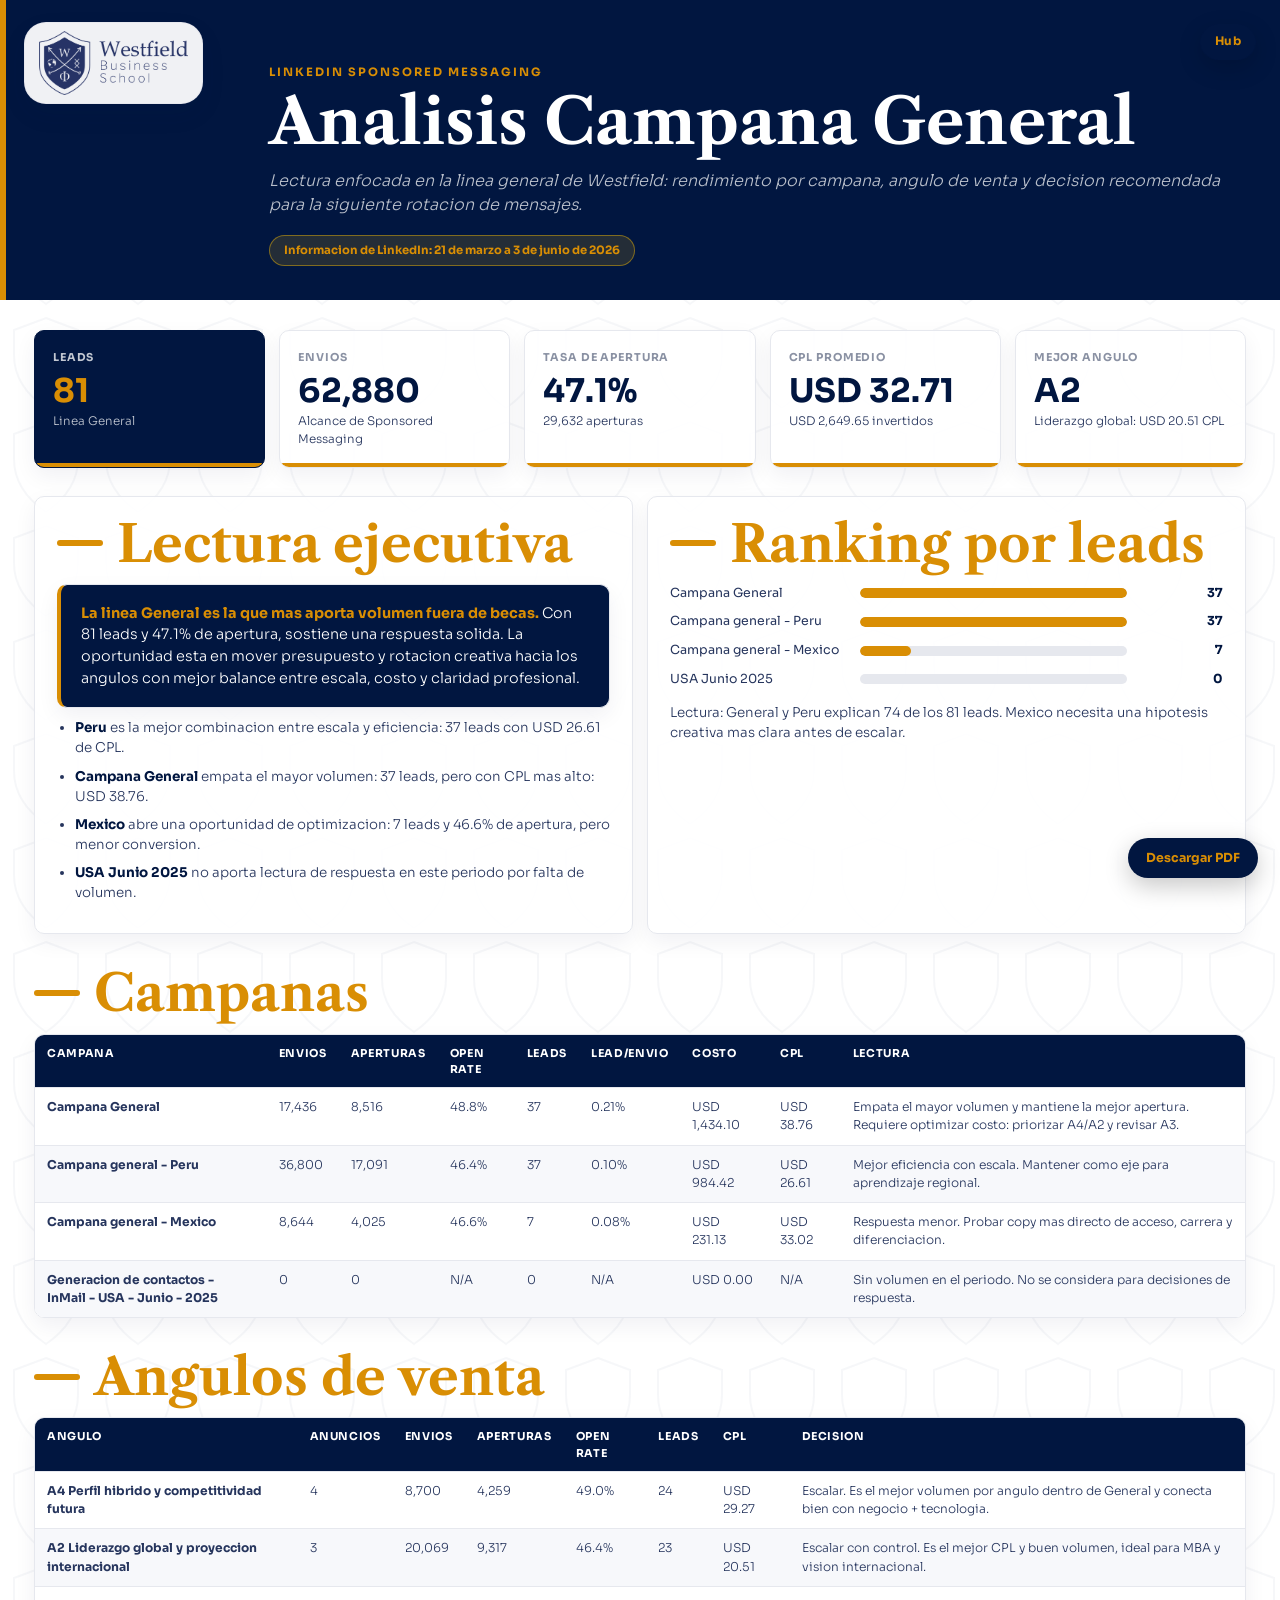
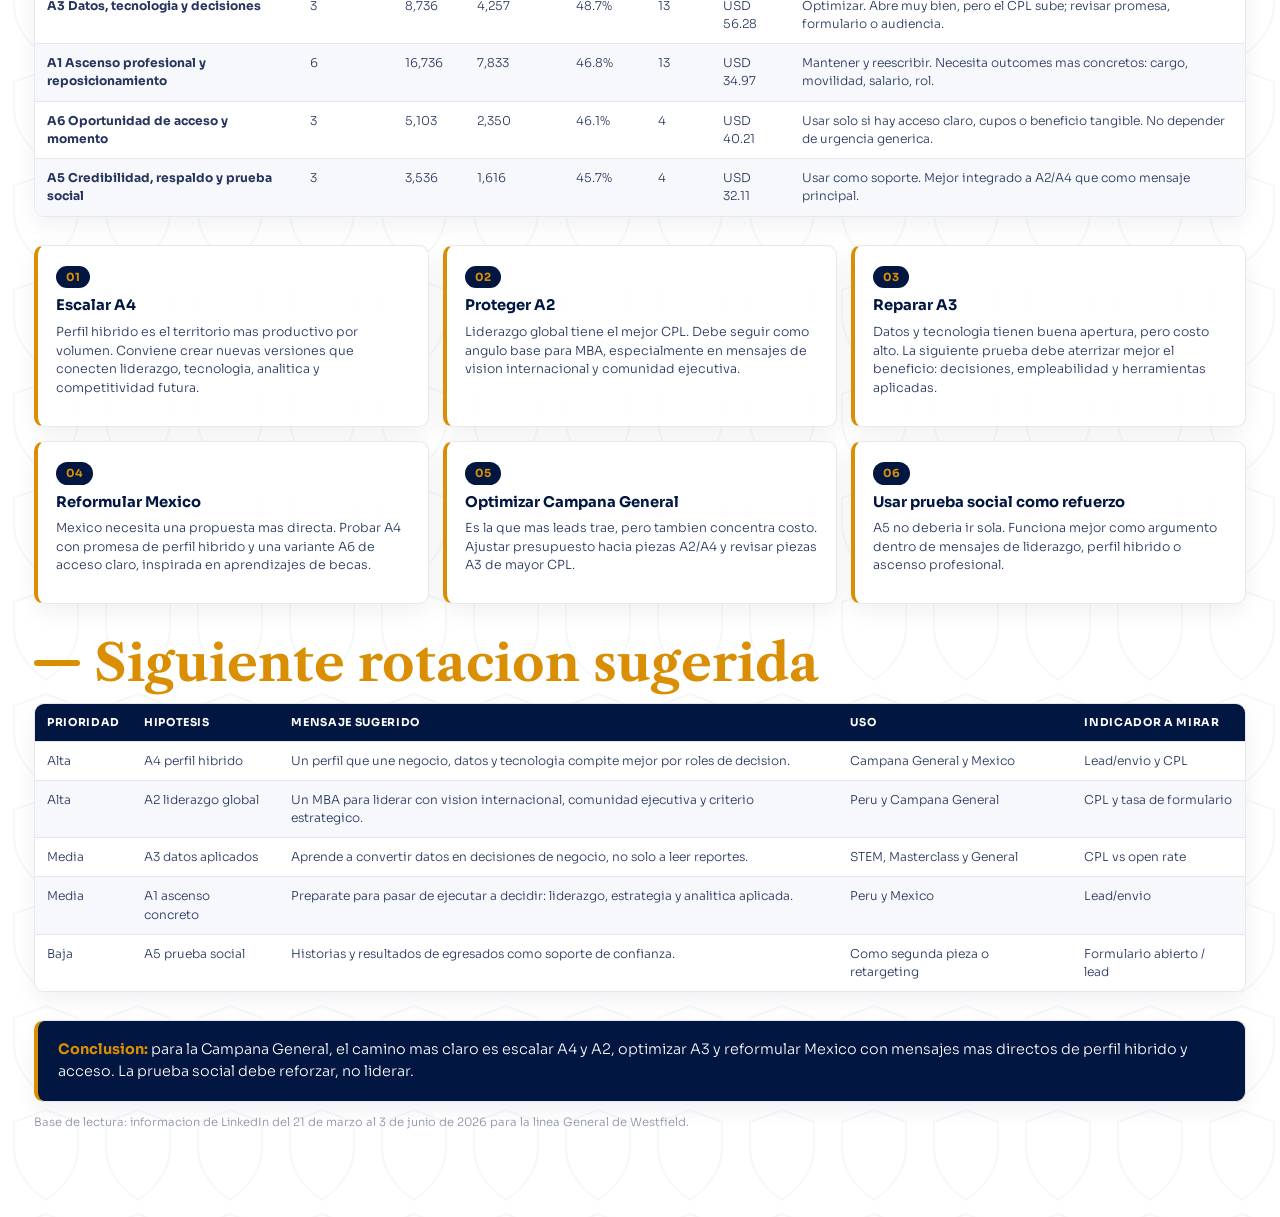
==== commit 9fc67753: "ajuste angulos" ====
--- a/informe-angulos-linkedin.html
+++ b/informe-angulos-linkedin.html
@@ -125,7 +125,8 @@
       .hub-back,.pdf-download{display:none!important}
       body{background:white}
       main{max-width:none;padding:18px}
-      section{break-inside:avoid}
+      section{break-inside:auto;page-break-inside:auto}
+      .table-wrap{overflow:visible}
       .card,.panel,.metric,.table-wrap,.claim{box-shadow:none}
     }
   </style>
@@ -139,35 +140,35 @@
     <div class="header-tag">LinkedIn Sponsored Messaging</div>
     <h1>Analisis Campana General</h1>
     <p>Lectura enfocada en la linea general de Westfield: rendimiento por campana, angulo de venta y decision recomendada para la siguiente rotacion de mensajes.</p>
-    <div class="period-badge">Informacion de LinkedIn: 1 de abril a 2 de junio de 2026</div>
+    <div class="period-badge">Informacion de LinkedIn: 21 de marzo a 3 de junio de 2026</div>
   </header>
 
   <main>
     <section class="grid metrics">
       <div class="metric accent">
         <div class="metric-label">Leads</div>
-        <div class="metric-value">75</div>
+        <div class="metric-value">81</div>
         <div class="metric-note">Linea General</div>
       </div>
       <div class="metric">
         <div class="metric-label">Envios</div>
-        <div class="metric-value">55,847</div>
+        <div class="metric-value">62,880</div>
         <div class="metric-note">Alcance de Sponsored Messaging</div>
       </div>
       <div class="metric">
         <div class="metric-label">Tasa de apertura</div>
-        <div class="metric-value">47.3%</div>
-        <div class="metric-note">26,409 aperturas</div>
+        <div class="metric-value">47.1%</div>
+        <div class="metric-note">29,632 aperturas</div>
       </div>
       <div class="metric">
         <div class="metric-label">CPL promedio</div>
-        <div class="metric-value">USD 33.15</div>
-        <div class="metric-note">USD 2,486.52 invertidos</div>
+        <div class="metric-value">USD 32.71</div>
+        <div class="metric-note">USD 2,649.65 invertidos</div>
       </div>
       <div class="metric">
         <div class="metric-label">Mejor angulo</div>
         <div class="metric-value">A2</div>
-        <div class="metric-note">Liderazgo global: USD 20.82 CPL</div>
+        <div class="metric-note">Liderazgo global: USD 20.51 CPL</div>
       </div>
     </section>
 
@@ -175,22 +176,22 @@
       <div class="panel">
         <div class="section-title" style="margin-top:0"><span class="bar-label-deco"></span><h2>Lectura ejecutiva</h2></div>
         <div class="claim">
-          <p><strong>La linea General es la que mas aporta volumen fuera de becas.</strong> Con 75 leads y 47.3% de apertura, sostiene una respuesta solida. La oportunidad esta en mover presupuesto y rotacion creativa hacia los angulos con mejor balance entre escala, costo y claridad profesional.</p>
+          <p><strong>La linea General es la que mas aporta volumen fuera de becas.</strong> Con 81 leads y 47.1% de apertura, sostiene una respuesta solida. La oportunidad esta en mover presupuesto y rotacion creativa hacia los angulos con mejor balance entre escala, costo y claridad profesional.</p>
         </div>
         <ul class="insights">
-          <li><strong>Peru</strong> es la mejor combinacion entre escala y eficiencia: 33 leads con USD 27.07 de CPL.</li>
-          <li><strong>Campana General</strong> genera el mayor volumen: 36 leads, pero con CPL mas alto: USD 38.30.</li>
-          <li><strong>Mexico</strong> abre una oportunidad de optimizacion: 6 leads y 44.9% de apertura, pero menor conversion.</li>
+          <li><strong>Peru</strong> es la mejor combinacion entre escala y eficiencia: 37 leads con USD 26.61 de CPL.</li>
+          <li><strong>Campana General</strong> empata el mayor volumen: 37 leads, pero con CPL mas alto: USD 38.76.</li>
+          <li><strong>Mexico</strong> abre una oportunidad de optimizacion: 7 leads y 46.6% de apertura, pero menor conversion.</li>
           <li><strong>USA Junio 2025</strong> no aporta lectura de respuesta en este periodo por falta de volumen.</li>
         </ul>
       </div>
       <div class="panel">
         <div class="section-title" style="margin-top:0"><span class="bar-label-deco"></span><h2>Ranking por leads</h2></div>
-        <div class="bar-row"><div class="bar-label">Campana General</div><div class="bar-track"><span style="width:100%"></span></div><div class="bar-value">36</div></div>
-        <div class="bar-row"><div class="bar-label">Campana general - Peru</div><div class="bar-track"><span style="width:92%"></span></div><div class="bar-value">33</div></div>
-        <div class="bar-row"><div class="bar-label">Campana general - Mexico</div><div class="bar-track"><span style="width:17%"></span></div><div class="bar-value">6</div></div>
+        <div class="bar-row"><div class="bar-label">Campana General</div><div class="bar-track"><span style="width:100%"></span></div><div class="bar-value">37</div></div>
+        <div class="bar-row"><div class="bar-label">Campana general - Peru</div><div class="bar-track"><span style="width:100%"></span></div><div class="bar-value">37</div></div>
+        <div class="bar-row"><div class="bar-label">Campana general - Mexico</div><div class="bar-track"><span style="width:19%"></span></div><div class="bar-value">7</div></div>
         <div class="bar-row"><div class="bar-label">USA Junio 2025</div><div class="bar-track"><span style="width:0%"></span></div><div class="bar-value">0</div></div>
-        <p class="small" style="margin-top:14px">Lectura: General y Peru explican 69 de los 75 leads. Mexico necesita una hipotesis creativa mas clara antes de escalar.</p>
+        <p class="small" style="margin-top:14px">Lectura: General y Peru explican 74 de los 81 leads. Mexico necesita una hipotesis creativa mas clara antes de escalar.</p>
       </div>
     </section>
 
@@ -202,9 +203,9 @@
             <tr><th>Campana</th><th>Envios</th><th>Aperturas</th><th>Open rate</th><th>Leads</th><th>Lead/envio</th><th>Costo</th><th>CPL</th><th>Lectura</th></tr>
           </thead>
           <tbody>
-            <tr><td><strong>Campana General</strong></td><td>16,848</td><td>8,151</td><td>48.4%</td><td>36</td><td>0.21%</td><td>USD 1,378.80</td><td>USD 38.30</td><td>Mayor volumen y mejor apertura. Requiere optimizar costo: priorizar A4/A2 y revisar A3.</td></tr>
-            <tr><td><strong>Campana general - Peru</strong></td><td>31,188</td><td>14,754</td><td>47.3%</td><td>33</td><td>0.11%</td><td>USD 893.17</td><td>USD 27.07</td><td>Mejor eficiencia con escala. Mantener como eje para aprendizaje regional.</td></tr>
-            <tr><td><strong>Campana general - Mexico</strong></td><td>7,811</td><td>3,504</td><td>44.9%</td><td>6</td><td>0.08%</td><td>USD 214.55</td><td>USD 35.76</td><td>Respuesta menor. Probar copy mas directo de acceso, carrera y diferenciacion.</td></tr>
+            <tr><td><strong>Campana General</strong></td><td>17,436</td><td>8,516</td><td>48.8%</td><td>37</td><td>0.21%</td><td>USD 1,434.10</td><td>USD 38.76</td><td>Empata el mayor volumen y mantiene la mejor apertura. Requiere optimizar costo: priorizar A4/A2 y revisar A3.</td></tr>
+            <tr><td><strong>Campana general - Peru</strong></td><td>36,800</td><td>17,091</td><td>46.4%</td><td>37</td><td>0.10%</td><td>USD 984.42</td><td>USD 26.61</td><td>Mejor eficiencia con escala. Mantener como eje para aprendizaje regional.</td></tr>
+            <tr><td><strong>Campana general - Mexico</strong></td><td>8,644</td><td>4,025</td><td>46.6%</td><td>7</td><td>0.08%</td><td>USD 231.13</td><td>USD 33.02</td><td>Respuesta menor. Probar copy mas directo de acceso, carrera y diferenciacion.</td></tr>
             <tr><td><strong>Generacion de contactos - InMail - USA - Junio - 2025</strong></td><td>0</td><td>0</td><td>N/A</td><td>0</td><td>N/A</td><td>USD 0.00</td><td>N/A</td><td>Sin volumen en el periodo. No se considera para decisiones de respuesta.</td></tr>
           </tbody>
         </table>
@@ -219,12 +220,12 @@
             <tr><th>Angulo</th><th>Anuncios</th><th>Envios</th><th>Aperturas</th><th>Open rate</th><th>Leads</th><th>CPL</th><th>Decision</th></tr>
           </thead>
           <tbody>
-            <tr><td><strong>A4 Perfil hibrido y competitividad futura</strong></td><td>4</td><td>8,400</td><td>4,067</td><td>48.4%</td><td>23</td><td>USD 29.42</td><td>Escalar. Es el mejor volumen por angulo dentro de General y conecta bien con negocio + tecnologia.</td></tr>
-            <tr><td><strong>A2 Liderazgo global y proyeccion internacional</strong></td><td>3</td><td>16,413</td><td>7,857</td><td>47.9%</td><td>20</td><td>USD 20.82</td><td>Escalar con control. Es el mejor CPL y buen volumen, ideal para MBA y vision internacional.</td></tr>
-            <tr><td><strong>A3 Datos, tecnologia y decisiones</strong></td><td>3</td><td>8,448</td><td>4,084</td><td>48.3%</td><td>13</td><td>USD 54.02</td><td>Optimizar. Abre muy bien, pero el CPL sube; revisar promesa, formulario o audiencia.</td></tr>
-            <tr><td><strong>A1 Ascenso profesional y reposicionamiento</strong></td><td>6</td><td>14,603</td><td>6,852</td><td>46.9%</td><td>12</td><td>USD 34.76</td><td>Mantener y reescribir. Necesita outcomes mas concretos: cargo, movilidad, salario, rol.</td></tr>
-            <tr><td><strong>A6 Oportunidad de acceso y momento</strong></td><td>3</td><td>4,688</td><td>2,090</td><td>44.6%</td><td>4</td><td>USD 37.79</td><td>Usar solo si hay acceso claro, cupos o beneficio tangible. No depender de urgencia generica.</td></tr>
-            <tr><td><strong>A5 Credibilidad, respaldo y prueba social</strong></td><td>3</td><td>3,295</td><td>1,459</td><td>44.3%</td><td>3</td><td>USD 41.04</td><td>Usar como soporte. Mejor integrado a A2/A4 que como mensaje principal.</td></tr>
+            <tr><td><strong>A4 Perfil hibrido y competitividad futura</strong></td><td>4</td><td>8,700</td><td>4,259</td><td>49.0%</td><td>24</td><td>USD 29.27</td><td>Escalar. Es el mejor volumen por angulo dentro de General y conecta bien con negocio + tecnologia.</td></tr>
+            <tr><td><strong>A2 Liderazgo global y proyeccion internacional</strong></td><td>3</td><td>20,069</td><td>9,317</td><td>46.4%</td><td>23</td><td>USD 20.51</td><td>Escalar con control. Es el mejor CPL y buen volumen, ideal para MBA y vision internacional.</td></tr>
+            <tr><td><strong>A3 Datos, tecnologia y decisiones</strong></td><td>3</td><td>8,736</td><td>4,257</td><td>48.7%</td><td>13</td><td>USD 56.28</td><td>Optimizar. Abre muy bien, pero el CPL sube; revisar promesa, formulario o audiencia.</td></tr>
+            <tr><td><strong>A1 Ascenso profesional y reposicionamiento</strong></td><td>6</td><td>16,736</td><td>7,833</td><td>46.8%</td><td>13</td><td>USD 34.97</td><td>Mantener y reescribir. Necesita outcomes mas concretos: cargo, movilidad, salario, rol.</td></tr>
+            <tr><td><strong>A6 Oportunidad de acceso y momento</strong></td><td>3</td><td>5,103</td><td>2,350</td><td>46.1%</td><td>4</td><td>USD 40.21</td><td>Usar solo si hay acceso claro, cupos o beneficio tangible. No depender de urgencia generica.</td></tr>
+            <tr><td><strong>A5 Credibilidad, respaldo y prueba social</strong></td><td>3</td><td>3,536</td><td>1,616</td><td>45.7%</td><td>4</td><td>USD 32.11</td><td>Usar como soporte. Mejor integrado a A2/A4 que como mensaje principal.</td></tr>
           </tbody>
         </table>
       </div>
@@ -285,7 +286,7 @@
       <div class="claim">
         <p><strong>Conclusion:</strong> para la Campana General, el camino mas claro es escalar A4 y A2, optimizar A3 y reformular Mexico con mensajes mas directos de perfil hibrido y acceso. La prueba social debe reforzar, no liderar.</p>
       </div>
-      <p class="small" style="margin-top:12px">Base de lectura: informacion de LinkedIn del 1 de abril al 2 de junio de 2026 para la linea General de Westfield.</p>
+      <p class="small" style="margin-top:12px">Base de lectura: informacion de LinkedIn del 21 de marzo al 3 de junio de 2026 para la linea General de Westfield.</p>
     </section>
   </main>
 </body>
--- a/assets/css/shared.css
+++ b/assets/css/shared.css
@@ -121,3 +121,211 @@
   color: var(--negro);
   transform: translateY(-1px);
 }
+
+.pdf-download {
+  position: fixed;
+  right: 16px;
+  bottom: 18px;
+  z-index: 9999;
+  background: var(--negro);
+  color: var(--amarillo);
+  font-family: var(--font-body);
+  font-size: .74rem;
+  font-weight: 700;
+  padding: 10px 16px;
+  border: 1px solid rgba(255,255,255,.16);
+  border-radius: 999px;
+  cursor: pointer;
+  white-space: nowrap;
+  box-shadow: 0 10px 24px rgba(1, 22, 64, .18);
+}
+
+.pdf-download:hover {
+  background: var(--amarillo);
+  color: var(--negro);
+}
+
+@page {
+  size: Letter;
+  margin: 10mm;
+}
+
+@media print {
+  html,
+  body {
+    width: auto !important;
+    min-height: initial !important;
+    overflow: visible !important;
+    background: #fff !important;
+    color: var(--negro) !important;
+    -webkit-print-color-adjust: exact;
+    print-color-adjust: exact;
+  }
+
+  html body,
+  html body * {
+    font-family: Arial, Helvetica, sans-serif !important;
+    font-variant-ligatures: none !important;
+  }
+
+  html body h1,
+  html body h2,
+  html body h3,
+  html body h4,
+  html body h5,
+  html body h6,
+  html body .display-title {
+    font-family: Georgia, "Times New Roman", serif !important;
+  }
+
+  .hub-back,
+  .pdf-download,
+  .tools,
+  .sticky-nav,
+  .side-nav,
+  .nav,
+  .index-btn,
+  .index-toggle-btn,
+  .progress-card,
+  .progress {
+    display: none !important;
+  }
+
+  .wbs-brand-logo {
+    position: static !important;
+    width: 150px !important;
+    max-width: 150px !important;
+    margin: 0 0 14px !important;
+    padding: 6px 10px !important;
+    box-shadow: none !important;
+    break-after: avoid;
+  }
+
+  body:has(header) header,
+  header,
+  .hero,
+  .cover,
+  .slide-cover {
+    background: #fff !important;
+    color: var(--negro) !important;
+    padding: 0 0 14px !important;
+    min-height: initial !important;
+    height: auto !important;
+    box-shadow: none !important;
+    border-bottom: 2px solid var(--gris-borde);
+    break-after: avoid;
+  }
+
+  header::before,
+  .hero::before,
+  .cover::before,
+  .slide-cover::before {
+    display: none !important;
+  }
+
+  header h1,
+  .hero h1,
+  .hero h2,
+  .cover h1,
+  .slide-cover h1 {
+    color: var(--negro) !important;
+    font-size: 28pt !important;
+    line-height: 1 !important;
+    margin: 0 0 8px !important;
+    max-width: 100% !important;
+  }
+
+  header p,
+  .hero p,
+  .cover p,
+  .slide-cover p {
+    color: var(--gris-oscuro) !important;
+    font-size: 10pt !important;
+    max-width: 100% !important;
+  }
+
+  main,
+  .container,
+  #presentation-container,
+  .app,
+  .slide-inner {
+    max-width: none !important;
+    width: 100% !important;
+    height: auto !important;
+    min-height: initial !important;
+    padding: 0 !important;
+    margin: 0 !important;
+    overflow: visible !important;
+  }
+
+  .slide {
+    position: relative !important;
+    inset: auto !important;
+    display: block !important;
+    width: 100% !important;
+    height: auto !important;
+    min-height: initial !important;
+    padding: 0 0 14px !important;
+    overflow: visible !important;
+    break-after: page;
+    page-break-after: always;
+  }
+
+  .slide:last-of-type {
+    break-after: auto;
+    page-break-after: auto;
+  }
+
+  .table-wrap,
+  .table-scroll,
+  .scroll,
+  table {
+    max-width: 100% !important;
+    overflow: visible !important;
+  }
+
+  section,
+  .strategic-section {
+    break-inside: auto !important;
+    page-break-inside: auto !important;
+  }
+
+  .card,
+  .metric,
+  .kpi,
+  .stat-card,
+  .action,
+  .tl,
+  .timeline-item,
+  .chart-box,
+  .conclusion-card,
+  .strategic-card,
+  .insight-card,
+  .method-card,
+  .check-item,
+  tr {
+    break-inside: avoid;
+    page-break-inside: avoid;
+  }
+
+  .panel,
+  .card,
+  .metric,
+  .table-wrap,
+  .kpi,
+  .stat-card,
+  .action,
+  .tl,
+  table {
+    box-shadow: none !important;
+  }
+
+  table {
+    font-size: 8.5pt !important;
+  }
+
+  th,
+  td {
+    padding: 6px 8px !important;
+  }
+}
